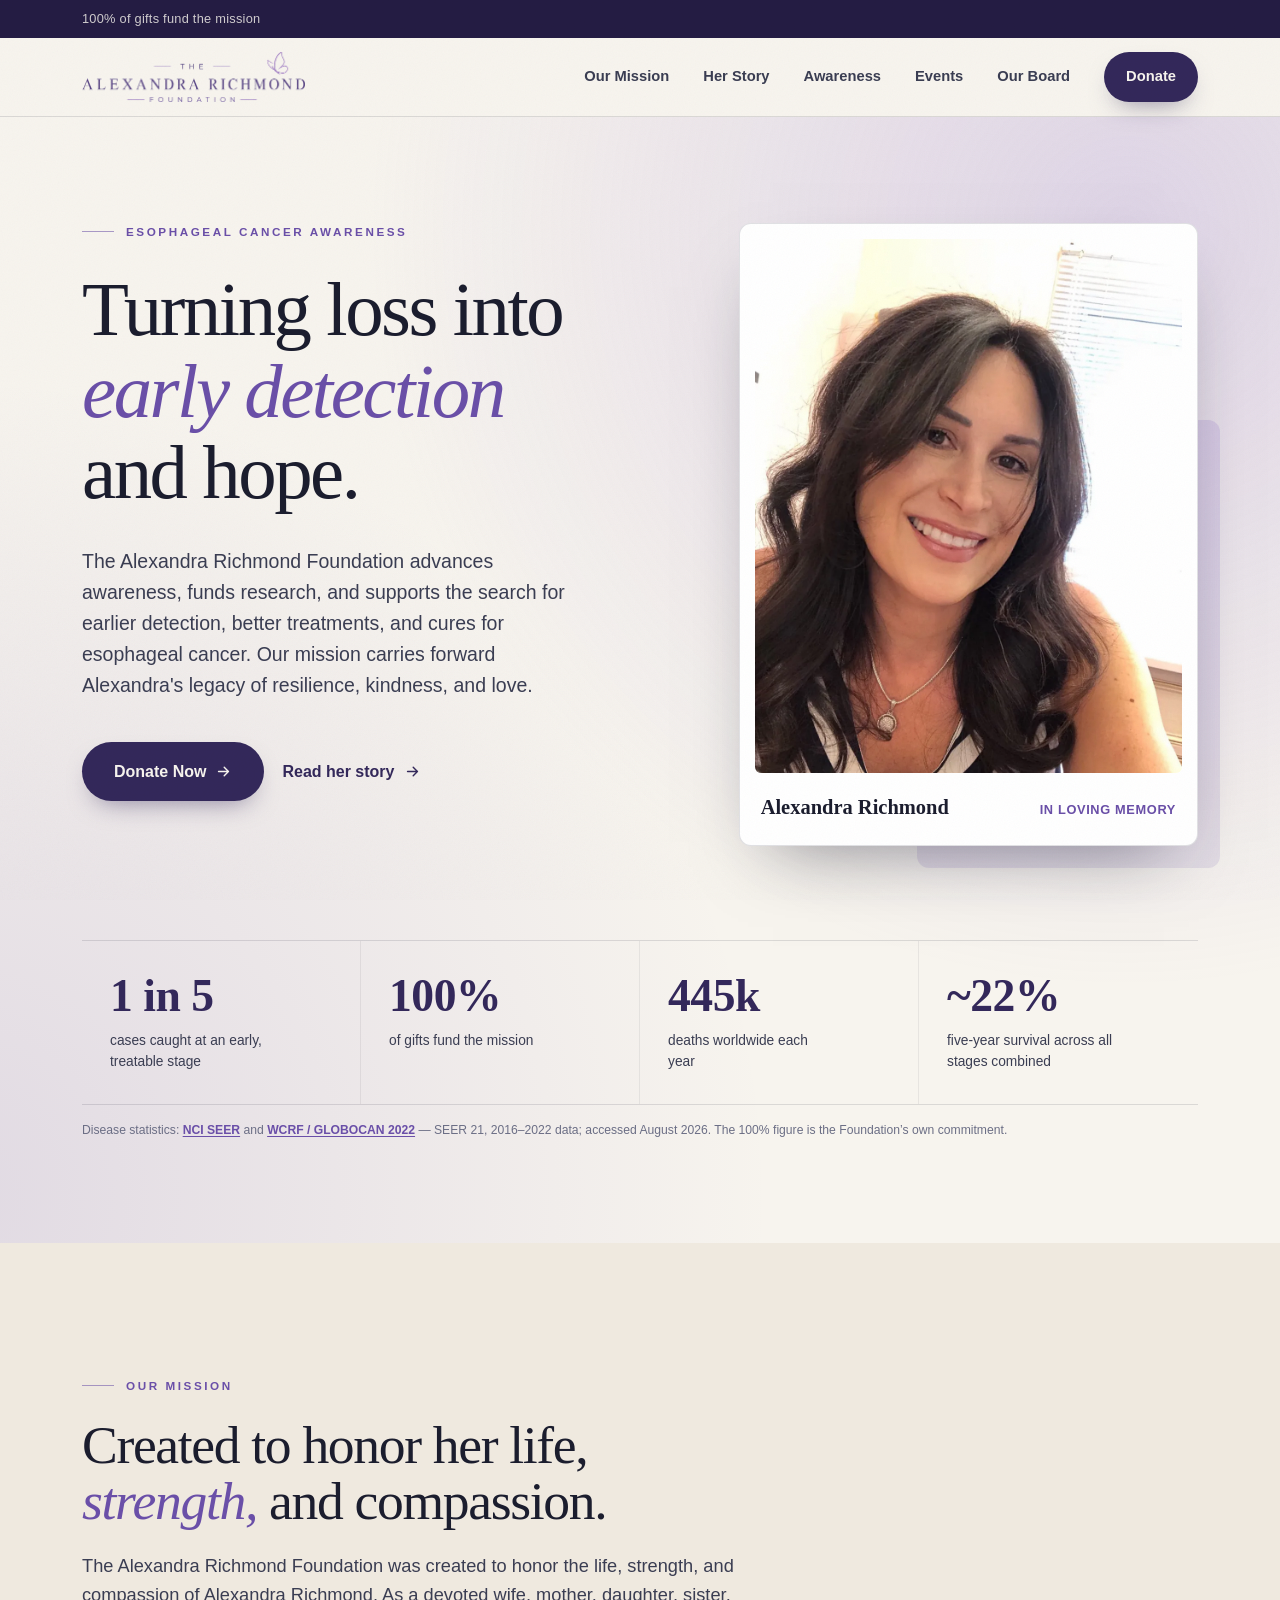
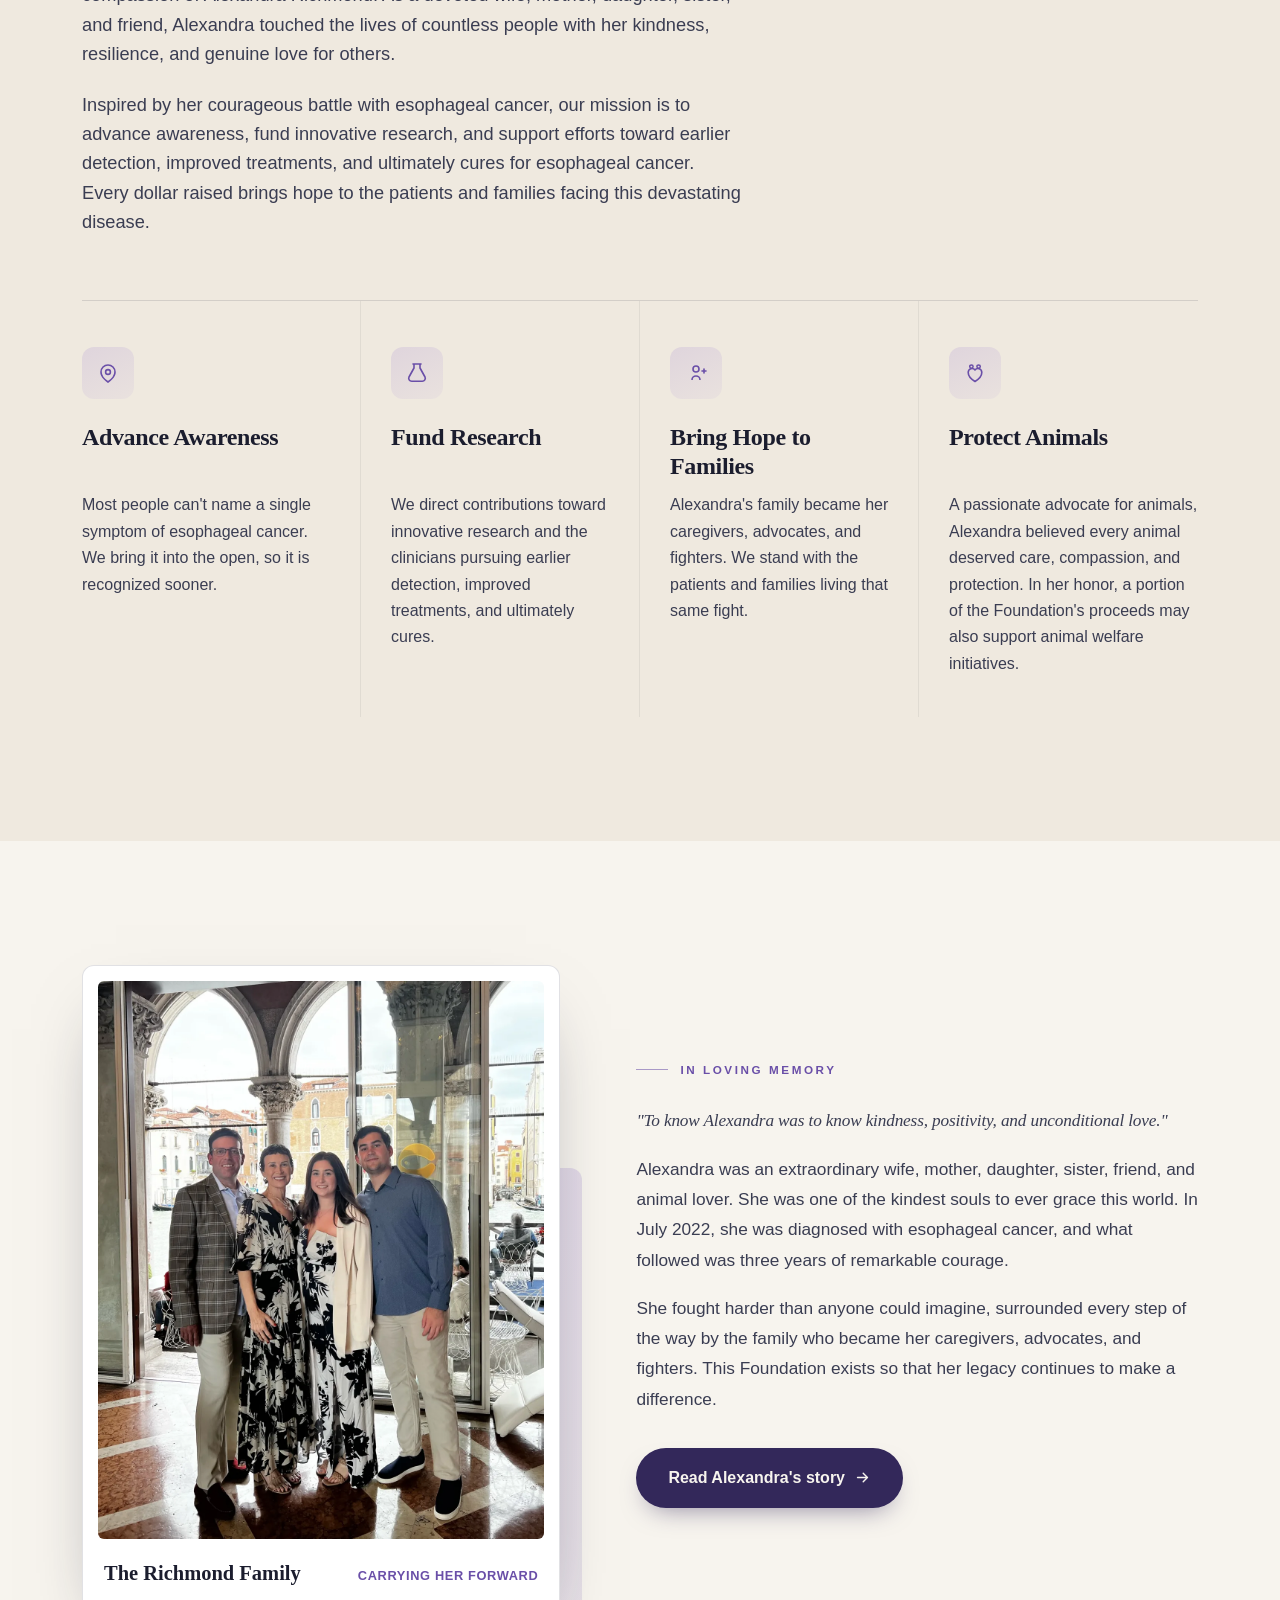
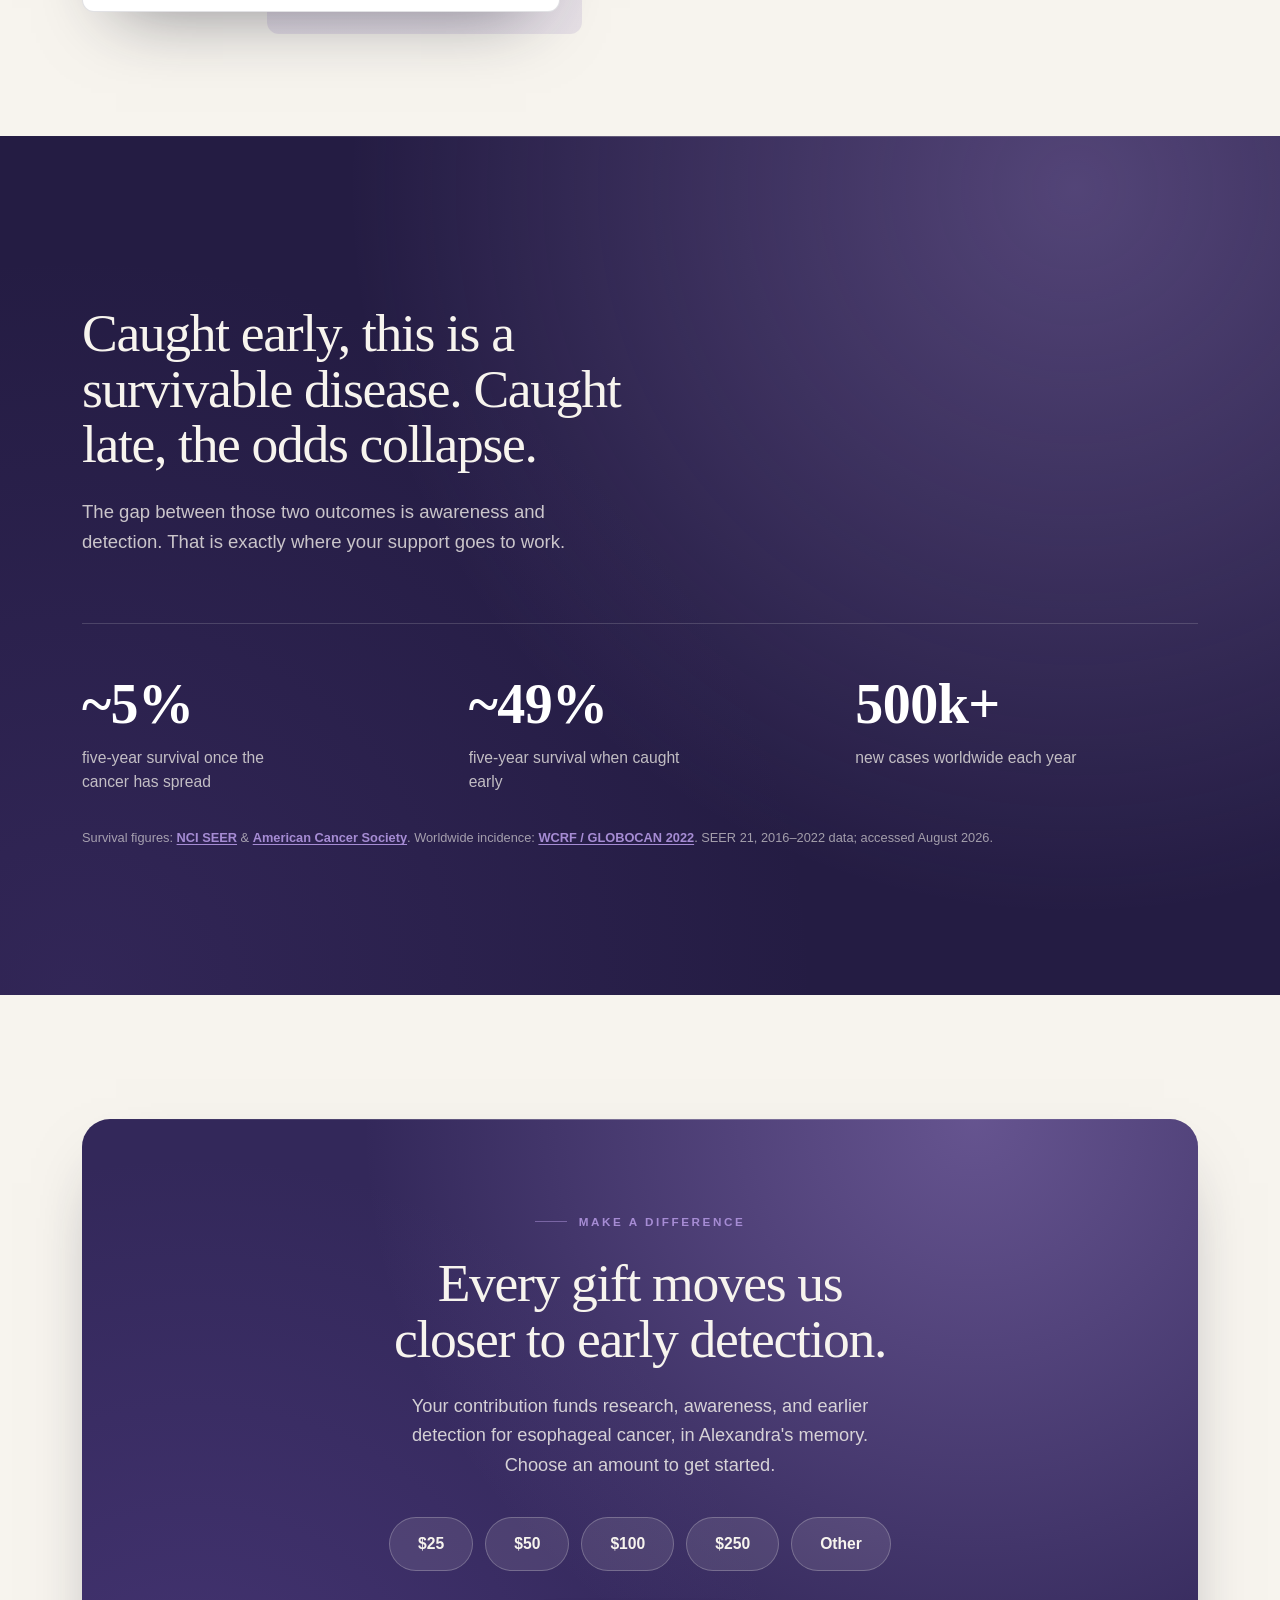
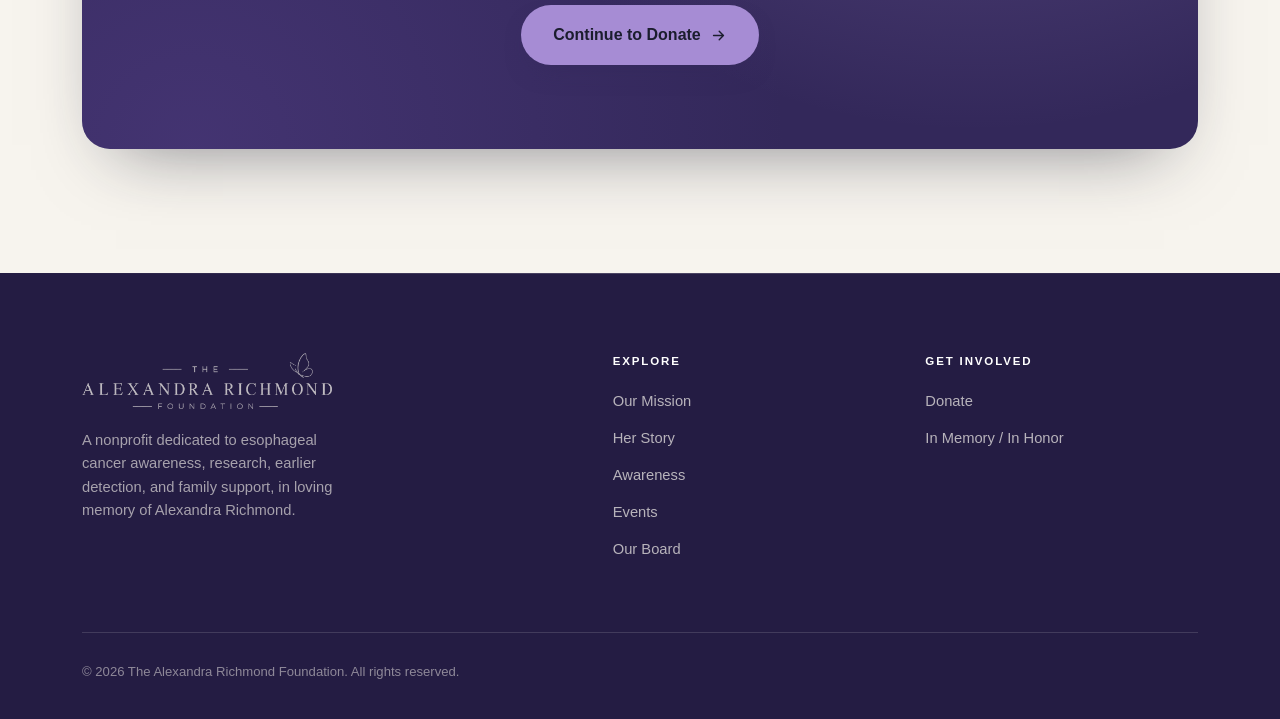
==== Alexandra Richmond Foundation/index.html @ aa213dd2 "Add analytics scaffold, www domain alias, and re-link the Netlify folder Analytics - analytics.js fo" ====
<!DOCTYPE html>
<html lang="en">
<head>
<meta charset="UTF-8">
<meta name="viewport" content="width=device-width, initial-scale=1.0">
<title>The Alexandra Richmond Foundation — Esophageal Cancer Awareness and Research</title>
<meta name="description" content="The Alexandra Richmond Foundation advances awareness, funds research, and supports earlier detection, better treatments, and cures for esophageal cancer — in loving memory of Alexandra Richmond.">

<!-- ===== LINK PREVIEW (Open Graph / iMessage / social) =====
     Live URL: https://alexandrarichmondfoundation.org -->
<meta property="og:type" content="website">
<meta property="og:site_name" content="The Alexandra Richmond Foundation">
<meta property="og:title" content="The Alexandra Richmond Foundation — Esophageal Cancer Awareness and Research">
<meta property="og:description" content="Advancing awareness, research, and earlier detection for esophageal cancer — carrying forward Alexandra's legacy of resilience, kindness, and hope.">
<meta property="og:url" content="https://alexandrarichmondfoundation.org/">
<meta property="og:image" content="https://alexandrarichmondfoundation.org/share.jpg">
<meta property="og:image:width" content="1200">
<meta property="og:image:height" content="630">
<meta property="og:image:alt" content="The Alexandra Richmond Foundation — turning loss into early detection and hope.">
<meta name="twitter:card" content="summary_large_image">
<meta name="twitter:title" content="The Alexandra Richmond Foundation">
<meta name="twitter:description" content="Advancing awareness, research, and earlier detection for esophageal cancer — carrying forward Alexandra's legacy of resilience, kindness, and hope.">
<meta name="twitter:image" content="https://alexandrarichmondfoundation.org/share.jpg">

<link rel="icon" type="image/png" sizes="32x32" href="favicon-32.png">
<link rel="icon" type="image/png" sizes="512x512" href="favicon-512.png">
<link rel="apple-touch-icon" href="apple-touch-icon.png">
<meta name="theme-color" content="#33285a">
<link rel="canonical" href="https://alexandrarichmondfoundation.org/">

<link rel="stylesheet" href="/fonts.css">
<style>
  .skip-link{position:absolute;left:8px;top:-60px;background:var(--indigo);color:var(--cream);padding:10px 18px;border-radius:8px;z-index:200;font-weight:700;transition:top .2s}
  .skip-link:focus{top:8px}
  :root{
    --cream:#f7f4ee;
    --cream-deep:#efe9df;
    --ink:#1b1d2e;
    --ink-soft:#3a3d52;
    --ink-mute:#6b6e85;
    --indigo:#33285a;
    --indigo-deep:#241c43;
    --peri:#a68cd4;
    --peri-deep:#6a4fa8;
    --line:rgba(27,29,46,.13);
    --line-soft:rgba(27,29,46,.07);
    /* two-tier shadow system */
    --sh-rest:0 2px 4px -2px rgba(27,29,46,.08),0 12px 30px -18px rgba(27,29,46,.18);
    --sh-hover:0 8px 16px -8px rgba(27,29,46,.16),0 30px 60px -28px rgba(27,29,46,.42);
    --sh-frame:0 30px 70px -34px rgba(27,29,46,.55);
    --sh-btn:0 12px 26px -12px rgba(51,40,90,.55);
    /* radii scale */
    --r-xs:6px; --r-sm:12px; --r:16px; --r-lg:22px; --r-xl:28px; --r-pill:999px;
    --ease:cubic-bezier(.22,.61,.36,1);
    --serif:'Cormorant Garamond',Georgia,serif;
    --sans:'Mulish',-apple-system,sans-serif;
  }
  *{margin:0;padding:0;box-sizing:border-box}
  html{scroll-behavior:smooth}
  body{font-family:var(--sans);color:var(--ink);background:var(--cream);line-height:1.7;-webkit-font-smoothing:antialiased;overflow-x:clip}
  /* subtle grain texture so the page never reads flat */
  body::before{content:"";position:fixed;inset:0;z-index:120;pointer-events:none;opacity:.04;mix-blend-mode:multiply;background-image:url("data:image/svg+xml,%3Csvg xmlns='http://www.w3.org/2000/svg' width='220' height='220'%3E%3Cfilter id='n'%3E%3CfeTurbulence type='fractalNoise' baseFrequency='0.82' numOctaves='2' stitchTiles='stitch'/%3E%3C/filter%3E%3Crect width='100%25' height='100%25' filter='url(%23n)'/%3E%3C/svg%3E")}
  a{color:inherit;text-decoration:none}
  .wrap{max-width:1180px;margin:0 auto;padding:0 32px}
  /* keep anchored headings clear of the sticky header */
  section[id],footer[id]{scroll-margin-top:92px}
  ::selection{background:var(--peri);color:var(--ink)}
  /* accessible focus */
  a:focus-visible,button:focus-visible,input:focus-visible{outline:2.5px solid var(--peri-deep);outline-offset:3px;border-radius:var(--r-xs)}

  /* ---------- TOP BAR ---------- */
  .topbar{background:var(--indigo-deep);color:rgba(247,244,238,.82);font-size:.8rem;letter-spacing:.02em;position:relative;z-index:60}
  .topbar .wrap{display:flex;justify-content:space-between;align-items:center;height:38px;gap:20px}
  .topbar a{color:#fff;font-weight:700;transition:color .2s}
  .topbar a:hover{color:var(--peri)}
  .topbar .tb-r{display:flex;gap:22px;align-items:center}
  .topbar .tb-r span{display:inline-flex;align-items:center;gap:7px}
  @media(max-width:720px){.topbar{font-size:.74rem}.topbar .wrap{display:block;text-align:center;height:auto;min-height:38px;padding:8px 20px}.topbar .tb-l{display:block;line-height:1.4}.topbar .tb-r{display:none}}

  /* ---------- NAV ---------- */
  header{position:sticky;top:0;z-index:50;background:rgba(247,244,238,.82);-webkit-backdrop-filter:blur(16px) saturate(1.4);backdrop-filter:blur(16px) saturate(1.4);border-bottom:1px solid var(--line);transition:box-shadow .35s var(--ease),background .35s}
  header.scrolled{box-shadow:0 10px 30px -20px rgba(27,29,46,.4);background:rgba(247,244,238,.92)}
  nav{display:flex;align-items:center;justify-content:space-between;height:78px}
  .brand{display:flex;align-items:center;gap:13px}
  .brand-logo{height:50px;width:auto;display:block;transition:transform .35s var(--ease),opacity .3s}
  .brand:hover .brand-logo{transform:translateY(-1px);opacity:.86}
  .foot-logo{height:56px;width:auto;display:block}
  .ribbon{flex:none}
  .nav-links{display:flex;align-items:center;gap:34px}
  .nav-links a{font-weight:600;font-size:.92rem;color:var(--ink-soft);transition:color .25s;position:relative}
  .nav-links a:hover{color:var(--indigo)}
  .nav-links a:not(.btn-nav)::after{content:"";position:absolute;left:0;bottom:-7px;width:0;height:2px;background:var(--peri-deep);transition:width .3s var(--ease)}
  .nav-links a:not(.btn-nav):hover::after{width:100%}
  .btn-nav{background:var(--indigo);color:var(--cream)!important;padding:12px 22px;border-radius:var(--r-pill);font-weight:700;font-size:.88rem;box-shadow:var(--sh-btn);transition:background .25s,transform .25s var(--ease),box-shadow .25s}
  .btn-nav:hover{background:var(--peri-deep);transform:translateY(-2px);box-shadow:0 16px 30px -12px rgba(51,40,90,.6)}
  .btn-nav:active{transform:translateY(0)}
  /* six nav links need tighter spacing before the mobile menu takes over */
  @media(min-width:721px) and (max-width:1000px){.nav-links{gap:20px}.nav-links a{font-size:.86rem}.nav-links a.btn-nav{padding:11px 17px;font-size:.83rem}}
  @media(min-width:721px) and (max-width:840px){.brand-logo{height:40px}.nav-links{gap:13px}.nav-links a{font-size:.79rem}.nav-links a.btn-nav{padding:10px 14px;font-size:.77rem}}
  .menu-toggle{display:none;background:none;border:none;cursor:pointer;padding:8px;border-radius:var(--r-xs)}
  .menu-toggle span{display:block;width:24px;height:2px;background:var(--ink);margin:5px 0;transition:transform .3s var(--ease),opacity .2s}
  .menu-toggle.open span:nth-child(1){transform:translateY(7px) rotate(45deg)}
  .menu-toggle.open span:nth-child(2){opacity:0}
  .menu-toggle.open span:nth-child(3){transform:translateY(-7px) rotate(-45deg)}

  /* ---------- TYPE SYSTEM ---------- */
  .eyebrow{display:inline-flex;align-items:center;gap:12px;font-weight:800;font-size:.73rem;letter-spacing:.22em;text-transform:uppercase;color:var(--peri-deep)}
  .eyebrow .ix{font-family:var(--serif);font-style:italic;font-weight:600;font-size:.98rem;letter-spacing:0;text-transform:none;color:var(--peri-deep);opacity:.9}
  .eyebrow .ln{width:32px;height:1px;background:var(--peri-deep);opacity:.55}
  h1{font-family:var(--serif);font-weight:500;font-size:clamp(3rem,6vw,5.3rem);line-height:.98;letter-spacing:-.032em;color:var(--ink)}
  h1 em{font-style:italic;color:var(--peri-deep)}
  h2{font-family:var(--serif);font-weight:500;font-size:clamp(2.1rem,4.2vw,3.35rem);line-height:1.04;letter-spacing:-.025em}
  h2 em{font-style:italic;color:var(--peri-deep)}
  .sec-head{max-width:660px;margin-bottom:64px}
  .sec-head .eyebrow{margin-bottom:22px}
  .sec-head p{color:var(--ink-soft);font-size:1.14rem;line-height:1.6;margin-top:22px}

  /* deliberate, uneven vertical rhythm */
  section.block{padding:clamp(78px,10vw,124px) 0}
  section.gravitas{padding:clamp(92px,12vw,148px) 0}
  .alt{background:var(--cream-deep)}

  /* ---------- HERO ---------- */
  .hero{position:relative;padding:96px 0 104px;overflow:hidden}
  .hero::before{content:"";position:absolute;inset:0;z-index:-1;background:radial-gradient(circle at 88% 10%,rgba(166,140,212,.30),transparent 50%),radial-gradient(circle at -4% 96%,rgba(106,79,168,.16),transparent 48%)}
  .hero-grid{display:grid;grid-template-columns:1.12fr .88fr;gap:72px;align-items:center}
  .hero .eyebrow{margin-bottom:28px}
  .hero h1{max-width:13ch;line-height:1.06}
  .hero p.lead{font-size:1.22rem;line-height:1.6;color:var(--ink-soft);max-width:46ch;margin:32px 0 40px}
  .hero-cta{display:flex;gap:18px;flex-wrap:wrap;align-items:center}
  .btn-primary{background:var(--indigo);color:var(--cream);padding:16px 32px;border-radius:var(--r-pill);font-weight:700;font-size:1rem;box-shadow:var(--sh-btn);transition:background .25s,transform .25s var(--ease),box-shadow .25s;display:inline-flex;align-items:center;gap:9px;position:relative;overflow:hidden}
  .btn-primary::after{content:"";position:absolute;top:0;left:-120%;width:60%;height:100%;background:linear-gradient(100deg,transparent,rgba(255,255,255,.22),transparent);transform:skewX(-18deg);transition:left .6s var(--ease)}
  .btn-primary:hover{background:var(--peri-deep);transform:translateY(-2px);box-shadow:0 18px 34px -12px rgba(51,40,90,.6)}
  .btn-primary:hover::after{left:130%}
  .btn-primary:active{transform:translateY(0)}
  .btn-ghost{font-weight:700;color:var(--indigo);display:inline-flex;align-items:center;gap:9px;transition:gap .25s var(--ease),color .2s}
  .btn-ghost:hover{gap:14px;color:var(--peri-deep)}
  .hero-note{margin-top:32px;font-size:.86rem;color:var(--ink-mute);display:flex;align-items:center;gap:9px}
  .hero-note svg{color:var(--peri-deep);flex:none}

  /* portrait with offset accent panel (asymmetry + layering) */
  .portrait-wrap{position:relative}
  .portrait-wrap::before{content:"";position:absolute;right:-22px;bottom:-22px;width:66%;height:72%;background:linear-gradient(155deg,rgba(166,140,212,.28),rgba(106,79,168,.12));border-radius:var(--r-sm);z-index:0}
  .portrait-frame{position:relative;z-index:1;padding:15px;background:#fff;border:1px solid var(--line);border-radius:var(--r-sm);box-shadow:var(--sh-frame);transition:transform .5s var(--ease),box-shadow .5s}
  .portrait-frame:hover{transform:translateY(-4px)}
  .portrait-frame .ph{aspect-ratio:4/5;border-radius:var(--r-xs)}
  .portrait-cap{display:flex;align-items:baseline;justify-content:space-between;padding:17px 6px 5px;gap:12px}
  .portrait-cap .pc-name{font-family:var(--serif);font-size:1.28rem;font-weight:600;color:var(--ink)}
  .portrait-cap .pc-year{font-size:.8rem;font-weight:700;letter-spacing:.05em;text-transform:uppercase;color:var(--peri-deep)}

  /* unified "gallery" placeholder system */
  .ph{position:relative;background:linear-gradient(158deg,#efe9f8 0%,#ddd2ee 100%);overflow:hidden;display:flex;align-items:center;justify-content:center}
  .ph::before{content:"";position:absolute;inset:9px;border:1px solid rgba(51,40,90,.14);border-radius:inherit;z-index:2}
  .ph::after{content:"";position:absolute;inset:0;background:radial-gradient(circle at 50% 34%,rgba(255,255,255,.42),transparent 62%)}
  .ph .ph-mark{width:34%;max-width:118px;opacity:.34;position:relative;z-index:1;transition:transform .6s var(--ease),opacity .5s}
  .portrait-frame:hover .ph .ph-mark{transform:scale(1.06);opacity:.46}
  .ph .ph-tag{position:absolute;bottom:13px;left:13px;z-index:3;font-size:.6rem;font-weight:800;letter-spacing:.16em;text-transform:uppercase;color:var(--indigo);background:rgba(247,244,238,.86);padding:5px 11px;border-radius:var(--r-pill)}
  /* real photo in the same frame — drop the placeholder gradient, inner rule and white glow */
  .ph.has-photo{background:#e8e2f2}
  .ph.has-photo::before,.ph.has-photo::after{content:none}
  .ph.has-photo picture{display:block;width:100%;height:100%}
  .ph.has-photo img{width:100%;height:100%;object-fit:cover;display:block;transition:transform .7s var(--ease)}
  .portrait-frame:hover .ph.has-photo img{transform:scale(1.03)}

  /* hero stats strip */
  .stat-strip{margin-top:84px;border-top:1px solid var(--line);border-bottom:1px solid var(--line);display:grid;grid-template-columns:repeat(4,1fr)}
  .stat-src{margin-top:16px;font-size:.76rem;line-height:1.5;color:var(--ink-mute)}
  .stat-src a{color:var(--peri-deep);text-decoration:underline;text-underline-offset:2px;font-weight:600}
  .g-sources{margin-top:34px;font-size:.8rem;line-height:1.5;color:rgba(247,244,238,.6)}
  .g-sources a{color:var(--peri);text-decoration:underline;text-underline-offset:2px;font-weight:600}
  .stat{padding:32px 28px;border-right:1px solid var(--line-soft);transition:background .3s}
  .stat:last-child{border-right:none}
  .stat:hover{background:rgba(166,140,212,.06)}
  .stat .num{font-family:var(--serif);font-size:2.85rem;font-weight:600;color:var(--indigo);line-height:1;letter-spacing:-.01em}
  .stat .lbl{font-size:.86rem;line-height:1.5;color:var(--ink-soft);margin-top:12px;max-width:22ch}

  /* ---------- MISSION (editorial columns) ---------- */
  .pillars{display:grid;grid-template-columns:repeat(4,1fr);gap:0;border-top:1px solid var(--line);align-items:stretch}
  .pillar{padding:46px 28px 40px 0;border-right:1px solid var(--line-soft);position:relative;transition:transform .4s var(--ease)}
  .pillar:last-child{border-right:none;padding-right:0}
  .pillar:not(:first-child){padding-left:30px}
  .pillar:hover{transform:translateY(-5px)}
  /* 2x2 before the columns get too narrow to read */
  @media(max-width:1060px){
    .pillars{grid-template-columns:repeat(2,1fr)}
    .pillar{padding:42px 34px 30px 0!important}
    .pillar:nth-child(2n){border-right:none;padding-left:36px!important;padding-right:0!important}
    .pillar:nth-child(n+3){border-top:1px solid var(--line-soft)}
  }
  .pillar .p-ix{font-family:var(--serif);font-style:italic;font-size:1.15rem;color:var(--peri-deep);margin-bottom:18px}
  .pillar .ic{width:52px;height:52px;border-radius:var(--r-sm);background:linear-gradient(155deg,rgba(166,140,212,.22),rgba(166,140,212,.08));display:flex;align-items:center;justify-content:center;margin-bottom:24px;color:var(--peri-deep);transition:transform .4s var(--ease)}
  .pillar:hover .ic{transform:scale(1.08) rotate(-3deg)}
  .pillar h3{font-family:var(--serif);font-weight:600;font-size:1.5rem;line-height:1.2;min-height:2.4em;margin-bottom:12px;letter-spacing:-.015em}
  .pillar p{color:var(--ink-soft);font-size:1rem;line-height:1.65}

  /* ---------- STORY ---------- */
  .split{display:grid;grid-template-columns:.92fr 1.08fr;gap:76px;align-items:center}
  .story-cta{margin-top:34px}
  .story-body .eyebrow{margin-bottom:26px}
  .story-lead{font-family:var(--serif);font-size:1.85rem;line-height:1.36;color:var(--ink);font-style:italic;margin-bottom:28px;letter-spacing:-.01em}
  .story-body p{color:var(--ink-soft);margin-bottom:18px;font-size:1.08rem;line-height:1.75}


  /* ---------- DARK GRAVITAS BAND ---------- */
  .gravitas{background:var(--indigo-deep);color:var(--cream);position:relative;overflow:hidden}
  .gravitas::before{content:"";position:absolute;inset:0;background:radial-gradient(circle at 84% 6%,rgba(166,140,212,.36),transparent 54%),radial-gradient(circle at 6% 100%,rgba(106,79,168,.2),transparent 50%)}
  .gravitas::after{content:"";position:absolute;top:0;left:0;right:0;height:1px;background:linear-gradient(90deg,transparent,rgba(247,244,238,.25),transparent)}
  .gravitas .wrap{position:relative}
  .gravitas .eyebrow{color:var(--peri)}
  .gravitas .eyebrow .ln{background:var(--peri)}
  .gravitas .eyebrow .ix{color:var(--peri)}
  .gravitas h2{color:var(--cream);max-width:21ch;margin-top:22px}
  .gravitas .g-lead{color:rgba(247,244,238,.78);font-size:1.16rem;line-height:1.6;max-width:52ch;margin-top:24px}
  .g-stats{display:grid;grid-template-columns:repeat(3,1fr);gap:44px;margin-top:66px;border-top:1px solid rgba(247,244,238,.16);padding-top:52px}
  .g-stat .gn{font-family:var(--serif);font-size:3.5rem;font-weight:600;color:#fff;line-height:1;letter-spacing:-.01em}
  .g-stat .gl{color:rgba(247,244,238,.74);font-size:.98rem;line-height:1.55;margin-top:14px;max-width:26ch}

  /* ---------- AWARENESS (1 feature + 2 stacked) ---------- */
  .aware-grid{display:grid;grid-template-columns:repeat(3,1fr);grid-auto-rows:1fr;gap:24px}
  .a-card{background:#fff;border:1px solid var(--line);border-radius:var(--r);padding:38px 32px;position:relative;box-shadow:var(--sh-rest);transition:transform .4s var(--ease),box-shadow .4s,border-color .4s;display:flex;flex-direction:column}
  .a-card::before{content:"";position:absolute;inset:0;border-radius:inherit;padding:1px;background:linear-gradient(150deg,rgba(166,140,212,.5),transparent 60%);-webkit-mask:linear-gradient(#000 0 0) content-box,linear-gradient(#000 0 0);mask:linear-gradient(#000 0 0) content-box,linear-gradient(#000 0 0);-webkit-mask-composite:xor;mask-composite:exclude;opacity:0;transition:opacity .4s}
  .a-card:hover{transform:translateY(-7px);box-shadow:var(--sh-hover);border-color:transparent}
  .a-card:hover::before{opacity:1}
  .a-card ul{flex:1;display:flex;flex-direction:column;justify-content:space-between}
  .a-card .cta-foot{margin-top:24px;padding-top:4px}
  .a-card .ic{width:50px;height:50px;border-radius:var(--r-sm);background:linear-gradient(155deg,rgba(166,140,212,.22),rgba(166,140,212,.08));display:flex;align-items:center;justify-content:center;margin-bottom:22px;color:var(--peri-deep);transition:transform .4s var(--ease)}
  .a-card:hover .ic{transform:scale(1.08) rotate(-3deg)}
  .a-card h3{font-family:var(--serif);font-weight:600;font-size:1.42rem;margin-bottom:14px;letter-spacing:-.015em}
  .a-card p{color:var(--ink-soft);font-size:1rem;line-height:1.65}
  .a-card ul{list-style:none;margin-top:8px}
  .a-card li{color:var(--ink-soft);font-size:1.02rem;padding-left:26px;position:relative;margin-bottom:12px;border-bottom:1px solid var(--line-soft);padding-bottom:12px}
  .a-card li:last-child{border-bottom:none}
  .a-card li::before{content:"";position:absolute;left:2px;top:11px;width:7px;height:7px;border-radius:50%;background:var(--peri-deep);box-shadow:0 0 0 4px rgba(166,140,212,.16)}


  /* ---------- DONATE CTA ---------- */
  .donate-band{background:var(--indigo);color:var(--cream);border-radius:var(--r-xl);padding:84px 60px;text-align:center;position:relative;overflow:hidden;box-shadow:var(--sh-frame)}
  .donate-band::before{content:"";position:absolute;inset:0;background:radial-gradient(circle at 80% 0%,rgba(166,140,212,.44),transparent 56%),radial-gradient(circle at 10% 100%,rgba(106,79,168,.3),transparent 50%)}
  .donate-band::after{content:"";position:absolute;top:0;left:0;right:0;height:1px;background:linear-gradient(90deg,transparent,rgba(247,244,238,.3),transparent)}
  .donate-band > *{position:relative}
  .donate-band .eyebrow{justify-content:center;color:var(--peri);margin-bottom:24px}
  .donate-band .eyebrow .ln{background:var(--peri)}
  .donate-band h2{color:var(--cream);max-width:20ch;margin:0 auto}
  .donate-band p{color:rgba(247,244,238,.82);max-width:50ch;margin:24px auto 38px;font-size:1.14rem;line-height:1.6}
  .give-opts{display:flex;gap:12px;justify-content:center;flex-wrap:wrap;margin-bottom:34px}
  .give-opts a{background:rgba(247,244,238,.1);border:1px solid rgba(247,244,238,.24);color:var(--cream);padding:13px 28px;border-radius:var(--r-pill);font-weight:700;transition:.25s var(--ease);font-size:.98rem}
  .give-opts a:hover,.give-opts a.sel{background:var(--peri);color:var(--ink);border-color:var(--peri);transform:translateY(-2px)}
  .donate-band .btn-primary{background:var(--peri);color:var(--ink)}
  .donate-band .btn-primary:hover{background:#fff}


  /* ---------- FOOTER ---------- */
  footer{background:var(--indigo-deep);color:rgba(247,244,238,.7);padding:80px 0 36px;position:relative}
  footer::before{content:"";position:absolute;top:0;left:0;right:0;height:1px;background:linear-gradient(90deg,transparent,rgba(247,244,238,.2),transparent)}
  .foot-grid{display:grid;grid-template-columns:1.8fr 1fr 1fr;gap:40px}
  .foot-brand .brand-name{color:#fff}
  .foot-brand p{font-size:.92rem;line-height:1.6;color:rgba(247,244,238,.62);margin-top:20px;max-width:32ch}
  .foot-col .fc-h{font-family:var(--sans);font-weight:700;font-size:.72rem;line-height:1.4;text-transform:uppercase;letter-spacing:.16em;color:#fff;margin-bottom:20px}
  .foot-col a{display:block;color:rgba(247,244,238,.7);font-size:.92rem;margin-bottom:12px;transition:color .2s,transform .2s var(--ease)}
  .foot-col a:hover{color:var(--peri);transform:translateX(3px)}
  .foot-bottom{margin-top:58px;padding-top:28px;border-top:1px solid rgba(247,244,238,.14);display:flex;justify-content:space-between;flex-wrap:wrap;gap:12px;font-size:.82rem;color:rgba(247,244,238,.5)}

  /* ---------- REVEAL / MOTION ---------- */
  .reveal{opacity:0;transform:translateY(32px);transition:opacity .8s var(--ease),transform .8s var(--ease)}
  .reveal.in{opacity:1;transform:none}

  @media(max-width:980px){
    .hero{padding:64px 0 76px}
    .hero-grid{grid-template-columns:1fr;gap:54px}
    .portrait-wrap{max-width:440px}
    .split{grid-template-columns:1fr;gap:48px}
    .pillars{grid-template-columns:1fr;border-top:none}
    .pillar{border-right:none;border-top:1px solid var(--line-soft);padding:36px 0 8px!important}
    .pillar:first-child{border-top:none}
    .aware-grid{grid-template-columns:1fr}
    .a-card.feature{grid-row:auto}
    .g-stats{grid-template-columns:1fr;gap:34px}
    .stat-strip{grid-template-columns:repeat(2,1fr)}
    .stat:nth-child(2){border-right:none}
    .foot-grid{grid-template-columns:1fr 1fr}
  }
  @media(max-width:720px){
    .nav-links{position:absolute;top:100%;left:0;right:0;flex-direction:column;background:rgba(247,244,238,.98);backdrop-filter:blur(14px);padding:14px 24px 22px;gap:2px;border-bottom:1px solid var(--line);box-shadow:0 24px 36px -22px rgba(27,29,46,.45);align-items:stretch;display:none}
    .nav-links.show{display:flex}
    .nav-links a:not(.btn-nav){padding:14px 6px;font-size:1.02rem;border-bottom:1px solid var(--line-soft)}
    .nav-links a:not(.btn-nav)::after{display:none}
    .btn-nav{text-align:center;padding:15px 22px;margin-top:12px}
    .menu-toggle{display:block}
    /* static (non-sticky) header on mobile — scrolls away with the page.
       Avoids iOS Safari's translucent-sticky-header repaint gap entirely. */
    header{position:relative;background:var(--cream);-webkit-backdrop-filter:none;backdrop-filter:none}
    header.scrolled{background:var(--cream);box-shadow:none}
    /* header scrolls away on mobile, so anchors don't need to clear a sticky bar */
    section[id],footer[id]{scroll-margin-top:16px}
    .donate-band{padding:56px 28px}
    .stat-strip{grid-template-columns:repeat(2,1fr)}
    .stat{border-right:1px solid var(--line-soft);border-bottom:1px solid var(--line-soft)}
    .stat:nth-child(2n){border-right:none}
    .stat:nth-child(n+3){border-bottom:none}
    .foot-grid{grid-template-columns:1fr 1fr;gap:30px 24px}
    .foot-brand{grid-column:1/-1}
    .foot-col{text-align:center}
    .foot-col .fc-h{margin-bottom:14px}
    .foot-col a{margin-bottom:2px;padding:10px 0}
    .foot-col a:hover{transform:none}
    section.gravitas{padding:64px 0}
    .gravitas .g-lead{font-size:1.04rem;margin-top:18px}
    .g-stats{grid-template-columns:1fr 1fr;gap:30px 22px;margin-top:40px;padding-top:34px;text-align:center}
    .g-stat:last-child{grid-column:1/-1}
    .g-stat .gn{font-size:2.5rem}
    .g-stat .gl{font-size:.86rem;margin:8px auto 0;max-width:22ch}
  }

  @media(max-width:520px){
    .wrap{padding:0 20px}
    .brand-logo{height:38px}
    .foot-logo{height:46px}
    .hero{padding:48px 0 60px}
    h1{font-size:clamp(2.4rem,9vw,3.1rem);line-height:1.02}
    .hero p.lead{font-size:1.08rem;margin:26px 0 32px}
    .hero-cta{gap:14px;width:100%}
    .hero-cta .btn-primary{width:100%;justify-content:center}
    .hero-cta .btn-ghost{width:100%;justify-content:center}
    .stat-strip{margin-top:56px}
    .stat{padding:18px 14px}
    .stat .num{font-size:1.85rem}
    .stat .lbl{font-size:.74rem;margin-top:7px;line-height:1.4}
    .sec-head{margin-bottom:44px}
    .story-lead{font-size:1.5rem}
    .portrait-cap{flex-direction:column;align-items:flex-start;gap:3px}
    .story-body p{font-size:1.04rem}
    .g-stat .gn{font-size:2.3rem}
    .a-card{padding:32px 26px}
    .donate-band{padding:48px 22px;border-radius:var(--r-lg)}
    .give-opts{gap:9px}
    .give-opts a{padding:11px 20px;font-size:.92rem}
    .portrait-frame{padding:11px}
    .portrait-wrap::before{right:-12px;bottom:-12px;width:60%}
    footer{padding:60px 0 32px}
    .foot-bottom{flex-direction:column;text-align:left;gap:8px}
  }

  @media(prefers-reduced-motion:reduce){
    *{animation-duration:.001ms!important;transition-duration:.001ms!important;scroll-behavior:auto!important}
    .reveal{opacity:1;transform:none}
  }
</style>
<script type="application/ld+json">
{"@context":"https://schema.org","@type":"NGO","name":"The Alexandra Richmond Foundation","alternateName":"Alexandra Richmond Foundation","url":"https://alexandrarichmondfoundation.org/","logo":"https://alexandrarichmondfoundation.org/logo-wordmark.png","description":"The Alexandra Richmond Foundation advances awareness, funds research, and supports earlier detection, better treatments, and cures for esophageal cancer \u2014 in loving memory of Alexandra Richmond."}
</script>
<script defer src="/analytics.js"></script>
</head>
<body>
<a class="skip-link" href="#top">Skip to content</a>

<!-- ===== TOP BAR ===== -->
<div class="topbar">
  <div class="wrap">
    <span class="tb-l">100% of gifts fund the mission</span>
  </div>
</div>

<!-- ===== NAV ===== -->
<header id="hdr">
  <div class="wrap">
    <nav>
      <a href="#top" class="brand" aria-label="The Alexandra Richmond Foundation — home">
        <img class="brand-logo" src="logo-wordmark.png" alt="The Alexandra Richmond Foundation" width="1490" height="335">
      </a>
      <button class="menu-toggle" id="mt" aria-label="Toggle menu" aria-controls="nl" aria-expanded="false"><span></span><span></span><span></span></button>
      <div class="nav-links" id="nl">
        <a href="#mission">Our Mission</a>
        <a href="story.html">Her Story</a>
        <a href="awareness.html">Awareness</a>
        <a href="events.html">Events</a>
        <a href="board.html">Our Board</a>
        <a href="donate.html" class="btn-nav">Donate</a>
      </div>
    </nav>
  </div>
</header>

<!-- ===== HERO ===== -->
<section class="hero" id="top" data-page="home" tabindex="-1">
  <div class="wrap">
    <div class="hero-grid">
      <div>
        <span class="eyebrow reveal"><span class="ln"></span> Esophageal Cancer Awareness</span>
        <h1 class="reveal">Turning loss into <em>early detection</em> and hope.</h1>
        <p class="lead reveal">The Alexandra Richmond Foundation advances awareness, funds research, and supports the search for earlier detection, better treatments, and cures for esophageal cancer. Our mission carries forward Alexandra's legacy of resilience, kindness, and love.</p>
        <div class="hero-cta reveal">
          <a href="donate.html" class="btn-primary">Donate Now
            <svg width="17" height="17" viewBox="0 0 24 24" fill="none"><path d="M5 12h14M13 6l6 6-6 6" stroke="currentColor" stroke-width="2" stroke-linecap="round" stroke-linejoin="round"/></svg>
          </a>
          <a href="story.html" class="btn-ghost">Read her story
            <svg width="17" height="17" viewBox="0 0 24 24" fill="none"><path d="M5 12h14M13 6l6 6-6 6" stroke="currentColor" stroke-width="2" stroke-linecap="round" stroke-linejoin="round"/></svg>
          </a>
        </div>
        <div class="hero-note reveal">
          <svg width="16" height="16" viewBox="0 0 24 24" fill="none"><path d="M9 12l2 2 4-4" stroke="currentColor" stroke-width="2" stroke-linecap="round" stroke-linejoin="round"/><circle cx="12" cy="12" r="9" stroke="currentColor" stroke-width="1.6"/></svg>
          Every dollar directed to the mission
        </div>
      </div>
      <div class="reveal">
        <div class="portrait-wrap">
          <figure class="portrait-frame">
            <div class="ph has-photo">
              <picture>
                <source srcset="alexandra-richmond.webp" type="image/webp">
                <img src="alexandra-richmond.jpg" alt="Alexandra Richmond, smiling" width="1000" height="1250" fetchpriority="high" decoding="async">
              </picture>
            </div>
            <figcaption class="portrait-cap">
              <span class="pc-name">Alexandra Richmond</span>
              <span class="pc-year">In loving memory</span>
            </figcaption>
          </figure>
        </div>
      </div>
    </div>

    <div class="stat-strip reveal">
      <div class="stat"><div class="num">1 in 5</div><div class="lbl">cases caught at an early, treatable stage</div></div>
      <div class="stat"><div class="num">100%</div><div class="lbl">of gifts fund the mission</div></div>
      <div class="stat"><div class="num">445k</div><div class="lbl">deaths worldwide each year</div></div>
      <div class="stat"><div class="num">~22%</div><div class="lbl">five-year survival across all stages combined</div></div>
    </div>
    <p class="stat-src reveal">Disease statistics: <a href="https://seer.cancer.gov/statfacts/html/esoph.html" target="_blank" rel="noopener">NCI SEER</a> and <a href="https://www.wcrf.org/preventing-cancer/cancer-statistics/oesophageal-cancer-statistics/" target="_blank" rel="noopener">WCRF / GLOBOCAN 2022</a> — SEER 21, 2016–2022 data; accessed August 2026. The 100% figure is the Foundation&rsquo;s own commitment.</p>
  </div>
</section>

<!-- ===== MISSION ===== -->
<section class="block alt" id="mission" data-page="mission">
  <div class="wrap">
    <div class="sec-head reveal">
      <span class="eyebrow"><span class="ln"></span> Our Mission</span>
      <h2>Created to honor her life, <em>strength,</em> and compassion.</h2>
      <p>The Alexandra Richmond Foundation was created to honor the life, strength, and compassion of Alexandra Richmond. As a devoted wife, mother, daughter, sister, and friend, Alexandra touched the lives of countless people with her kindness, resilience, and genuine love for others.</p>
      <p>Inspired by her courageous battle with esophageal cancer, our mission is to advance awareness, fund innovative research, and support efforts toward earlier detection, improved treatments, and ultimately cures for esophageal cancer. Every dollar raised brings hope to the patients and families facing this devastating disease.</p>
    </div>
    <div class="pillars">
      <div class="pillar reveal">
        <div class="ic"><svg width="24" height="24" viewBox="0 0 24 24" fill="none"><path d="M12 21s-7-4.5-7-10a7 7 0 0 1 14 0c0 5.5-7 10-7 10Z" stroke="currentColor" stroke-width="1.6"/><circle cx="12" cy="11" r="2.4" stroke="currentColor" stroke-width="1.6"/></svg></div>
        <h3>Advance Awareness</h3>
        <p>Most people can't name a single symptom of esophageal cancer. We bring it into the open, so it is recognized sooner.</p>
      </div>
      <div class="pillar reveal">
        <div class="ic"><svg width="24" height="24" viewBox="0 0 24 24" fill="none"><path d="M9 3v4l-5 9a3 3 0 0 0 2.7 4.3h10.6A3 3 0 0 0 20 16l-5-9V3" stroke="currentColor" stroke-width="1.6" stroke-linejoin="round"/><path d="M8 3h8" stroke="currentColor" stroke-width="1.6" stroke-linecap="round"/></svg></div>
        <h3>Fund Research</h3>
        <p>We direct contributions toward innovative research and the clinicians pursuing earlier detection, improved treatments, and ultimately cures.</p>
      </div>
      <div class="pillar reveal">
        <div class="ic"><svg width="24" height="24" viewBox="0 0 24 24" fill="none"><path d="M16 19a4 4 0 0 0-8 0M12 11a3 3 0 1 0 0-6 3 3 0 0 0 0 6Z" stroke="currentColor" stroke-width="1.6"/><path d="M20 8v4M22 10h-4" stroke="currentColor" stroke-width="1.6" stroke-linecap="round"/></svg></div>
        <h3>Bring Hope to Families</h3>
        <p>Alexandra's family became her caregivers, advocates, and fighters. We stand with the patients and families living that same fight.</p>
      </div>
      <div class="pillar reveal">
        <div class="ic"><svg width="24" height="24" viewBox="0 0 24 24" fill="none"><path d="M12 20.5s-6.8-4.2-6.8-9a3.9 3.9 0 0 1 6.8-2.6A3.9 3.9 0 0 1 18.8 11.5c0 4.8-6.8 9-6.8 9Z" stroke="currentColor" stroke-width="1.6" stroke-linejoin="round"/><circle cx="8.4" cy="5.6" r="1.7" stroke="currentColor" stroke-width="1.5"/><circle cx="15.6" cy="5.6" r="1.7" stroke="currentColor" stroke-width="1.5"/></svg></div>
        <h3>Protect Animals</h3>
        <p>A passionate advocate for animals, Alexandra believed every animal deserved care, compassion, and protection. In her honor, a portion of the Foundation's proceeds may also support animal welfare initiatives.</p>
      </div>
    </div>
  </div>
</section>

<!-- ===== STORY TEASER ===== -->
<section class="block" id="story" data-page="home">
  <div class="wrap split">
    <div class="reveal">
      <div class="portrait-wrap">
        <figure class="portrait-frame">
          <div class="ph has-photo">
            <picture>
              <source srcset="richmond-family.webp" type="image/webp">
              <img src="richmond-family.jpg" alt="The Richmond family together in Venice" width="1200" height="1500" loading="lazy" decoding="async">
            </picture>
          </div>
          <figcaption class="portrait-cap">
            <span class="pc-name">The Richmond Family</span>
            <span class="pc-year">Carrying her forward</span>
          </figcaption>
        </figure>
      </div>
    </div>
    <div class="story-body reveal">
      <span class="eyebrow"><span class="ln"></span> In Loving Memory</span>
      <p class="story-lead">"To know Alexandra was to know kindness, positivity, and unconditional love."</p>
      <p class="first">Alexandra was an extraordinary wife, mother, daughter, sister, friend, and animal lover. She was one of the kindest souls to ever grace this world. In July 2022, she was diagnosed with esophageal cancer, and what followed was three years of remarkable courage.</p>
      <p>She fought harder than anyone could imagine, surrounded every step of the way by the family who became her caregivers, advocates, and fighters. This Foundation exists so that her legacy continues to make a difference.</p>
      <p class="story-cta"><a href="story.html" class="btn-primary">Read Alexandra's story
        <svg width="17" height="17" viewBox="0 0 24 24" fill="none"><path d="M5 12h14M13 6l6 6-6 6" stroke="currentColor" stroke-width="2" stroke-linecap="round" stroke-linejoin="round"/></svg></a></p>
    </div>
  </div>
</section>

<!-- ===== GRAVITAS BAND ===== -->
<section class="block gravitas" data-page="home">
  <div class="wrap">
    <h2 class="reveal">Caught early, this is a survivable disease. Caught late, the odds collapse.</h2>
    <p class="g-lead reveal">The gap between those two outcomes is awareness and detection. That is exactly where your support goes to work.</p>
    <div class="g-stats">
      <div class="g-stat reveal"><div class="gn">~5%</div><div class="gl">five-year survival once the cancer has spread</div></div>
      <div class="g-stat reveal"><div class="gn">~49%</div><div class="gl">five-year survival when caught early</div></div>
      <div class="g-stat reveal"><div class="gn">500k+</div><div class="gl">new cases worldwide each year</div></div>
    </div>
    <p class="g-sources reveal">Survival figures: <a href="https://seer.cancer.gov/statfacts/html/esoph.html" target="_blank" rel="noopener">NCI SEER</a> &amp; <a href="https://www.cancer.org/cancer/types/esophagus-cancer/detection-diagnosis-staging/survival-rates.html" target="_blank" rel="noopener">American Cancer Society</a>. Worldwide incidence: <a href="https://www.wcrf.org/preventing-cancer/cancer-statistics/oesophageal-cancer-statistics/" target="_blank" rel="noopener">WCRF / GLOBOCAN 2022</a>. SEER 21, 2016–2022 data; accessed August 2026.</p>
  </div>
</section>

<!-- ===== DONATE CTA ===== -->
<section class="block" id="donate" data-page="home">
  <div class="wrap">
    <div class="donate-band reveal">
      <span class="eyebrow"><span class="ln"></span> Make A Difference</span>
      <h2>Every gift moves us closer to early detection.</h2>
      <p>Your contribution funds research, awareness, and earlier detection for esophageal cancer, in Alexandra's memory. Choose an amount to get started.</p>
      <div class="give-opts">
        <a href="donate.html?amount=25">$25</a>
        <a href="donate.html?amount=50">$50</a>
        <a href="donate.html?amount=100">$100</a>
        <a href="donate.html?amount=250">$250</a>
        <a href="donate.html?amount=custom">Other</a>
      </div>
      <div><a href="donate.html" class="btn-primary">Continue to Donate
        <svg width="17" height="17" viewBox="0 0 24 24" fill="none"><path d="M5 12h14M13 6l6 6-6 6" stroke="currentColor" stroke-width="2" stroke-linecap="round" stroke-linejoin="round"/></svg></a></div>
    </div>
  </div>
</section>

<!-- ===== FOOTER ===== -->
<footer id="contact">
  <div class="wrap">
    <div class="foot-grid">
      <div class="foot-brand">
        <a href="#top" class="brand" aria-label="The Alexandra Richmond Foundation — home">
          <img class="foot-logo" src="logo-light.png" alt="The Alexandra Richmond Foundation" width="1490" height="335" loading="lazy">
        </a>
        <p>A nonprofit dedicated to esophageal cancer awareness, research, earlier detection, and family support, in loving memory of Alexandra Richmond.</p>
      </div>
      <div class="foot-col">
        <h2 class="fc-h">Explore</h2>
        <a href="#mission">Our Mission</a>
        <a href="story.html">Her Story</a>
        <a href="awareness.html">Awareness</a>
        <a href="events.html">Events</a>
        <a href="board.html">Our Board</a>
      </div>
      <div class="foot-col">
        <h2 class="fc-h">Get Involved</h2>
        <a href="donate.html">Donate</a>
        <a href="donate.html">In Memory / In Honor</a>
      </div>
    </div>
    <div class="foot-bottom">
      <span>© 2026 The Alexandra Richmond Foundation. All rights reserved.</span>
    </div>
  </div>
</footer>

<script>
  const mt=document.getElementById('mt'),nl=document.getElementById('nl');
  const setMenu=open=>{nl.classList.toggle('show',open);mt.classList.toggle('open',open);mt.setAttribute('aria-expanded',open);};
  mt.addEventListener('click',()=>setMenu(!nl.classList.contains('show')));
  // close the mobile menu after tapping a nav link; normal anchor scroll follows
  document.querySelectorAll('.nav-links a').forEach(a=>a.addEventListener('click',()=>setMenu(false)));
  // Escape closes the menu and returns focus to the toggle
  document.addEventListener('keydown',e=>{if(e.key==='Escape'&&nl.classList.contains('show')){setMenu(false);mt.focus();}});

  // nav shadow on scroll
  const hdr=document.getElementById('hdr');
  const onScroll=()=>hdr.classList.toggle('scrolled',window.scrollY>8);
  onScroll();window.addEventListener('scroll',onScroll,{passive:true});
  // scroll reveal (staggered, refined easing)
  const io=new IntersectionObserver(es=>{es.forEach(e=>{if(e.isIntersecting){e.target.classList.add('in');io.unobserve(e.target);}});},{threshold:.12,rootMargin:'0px 0px -8% 0px'});
  document.querySelectorAll('.reveal').forEach((el,i)=>{el.style.transitionDelay=(i%4*90)+'ms';io.observe(el);});
</script>
</body>
</html>
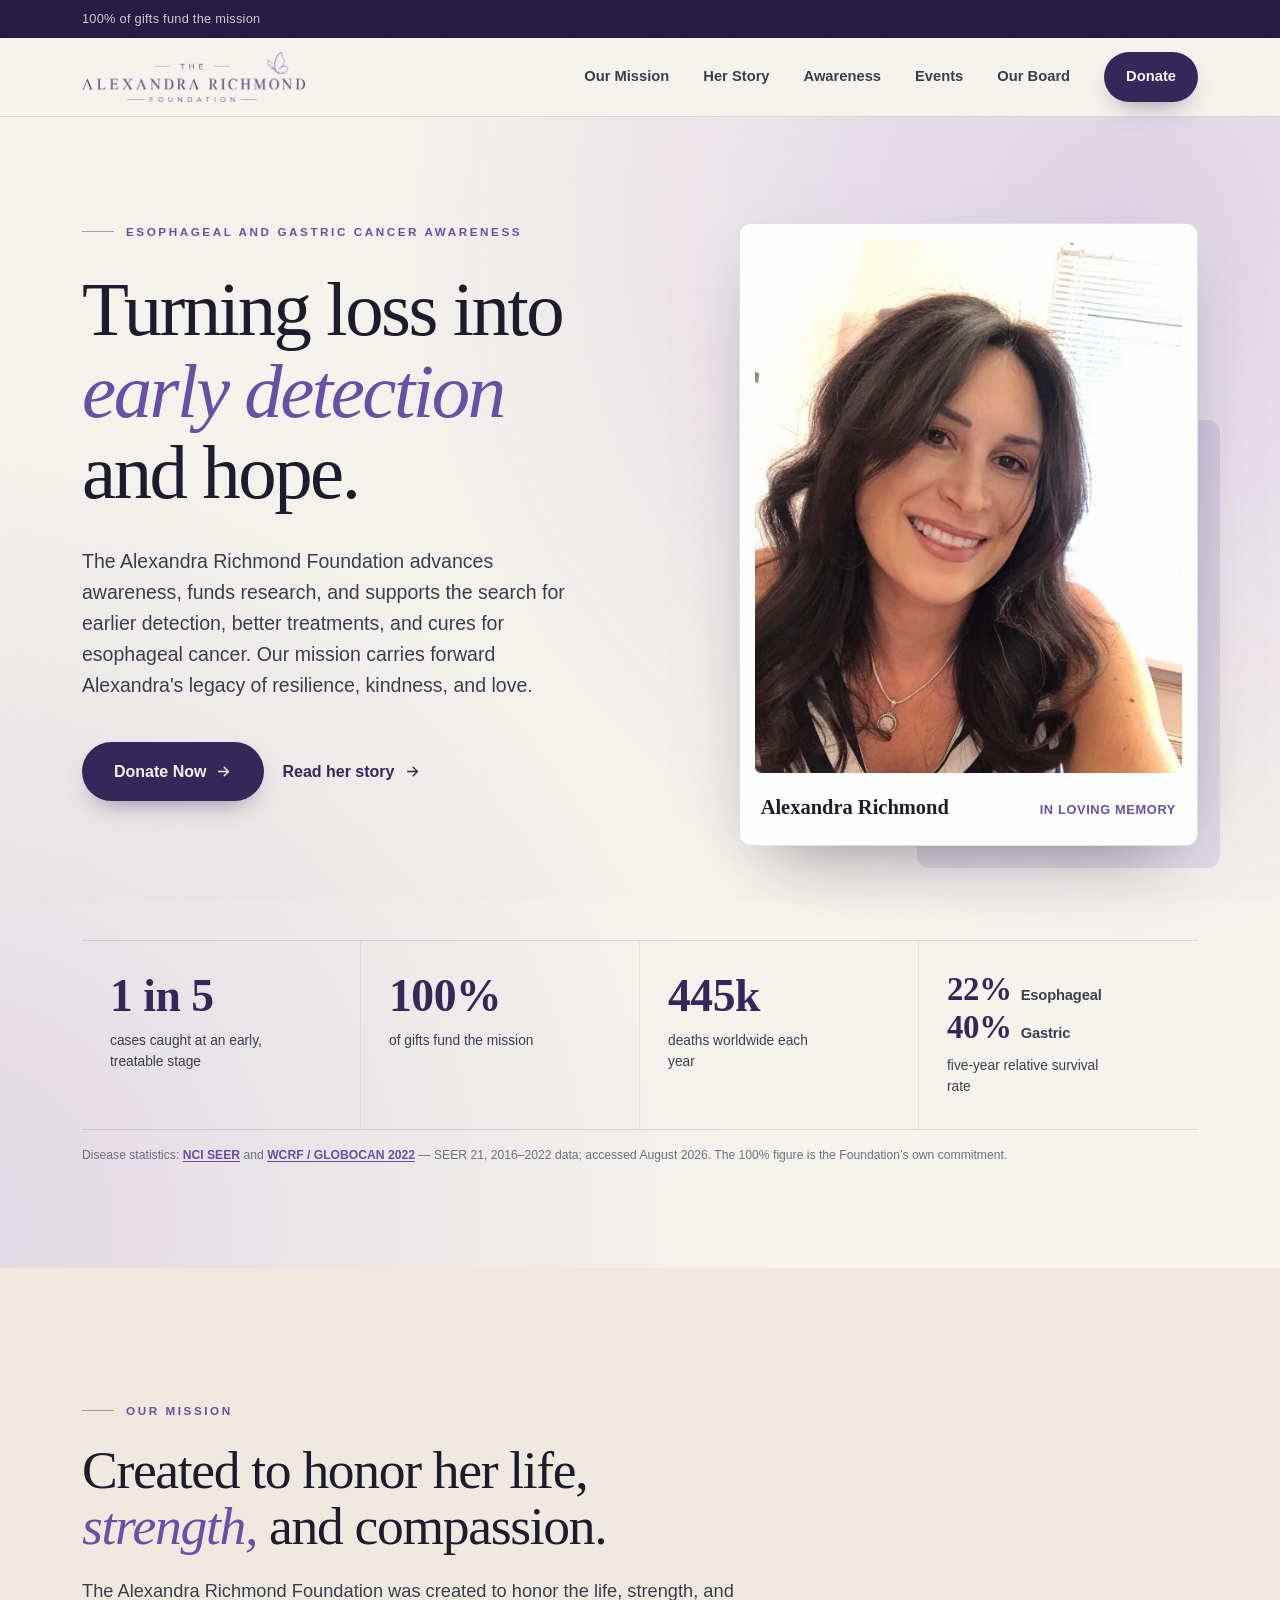
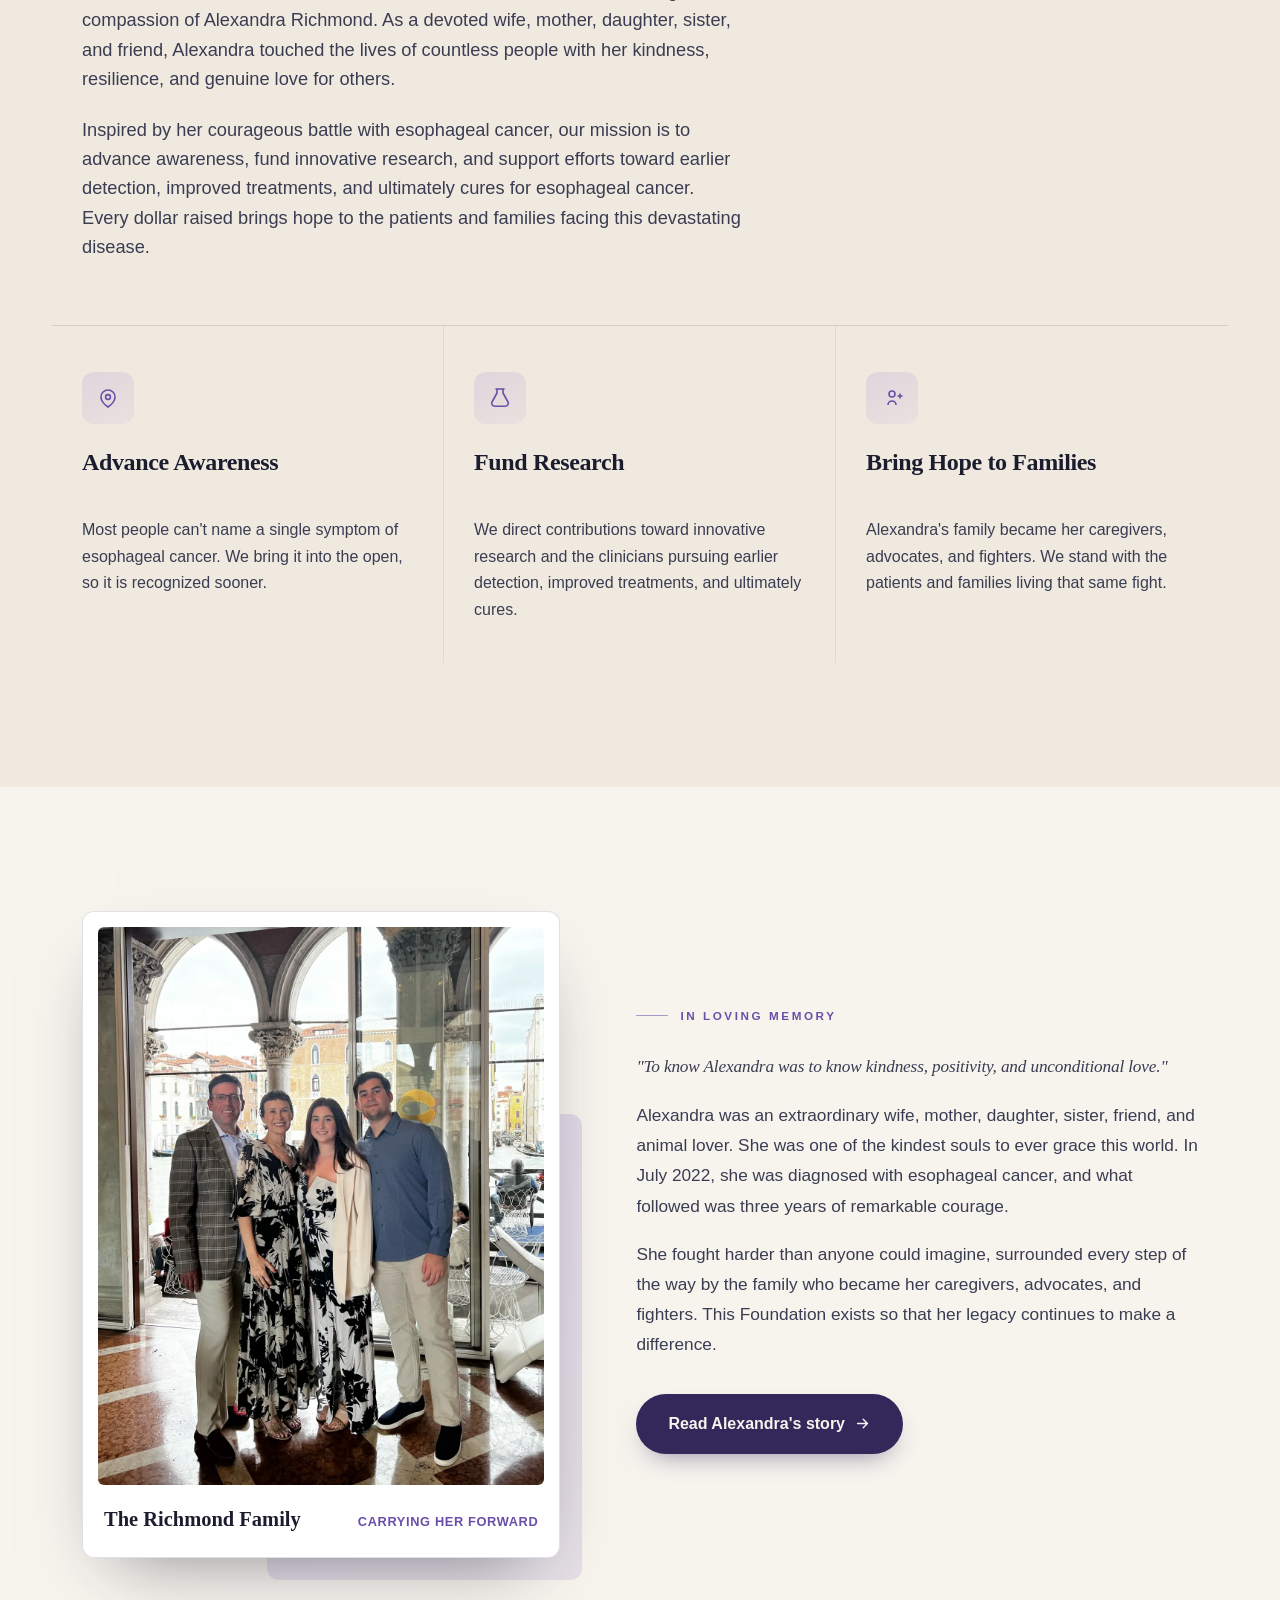
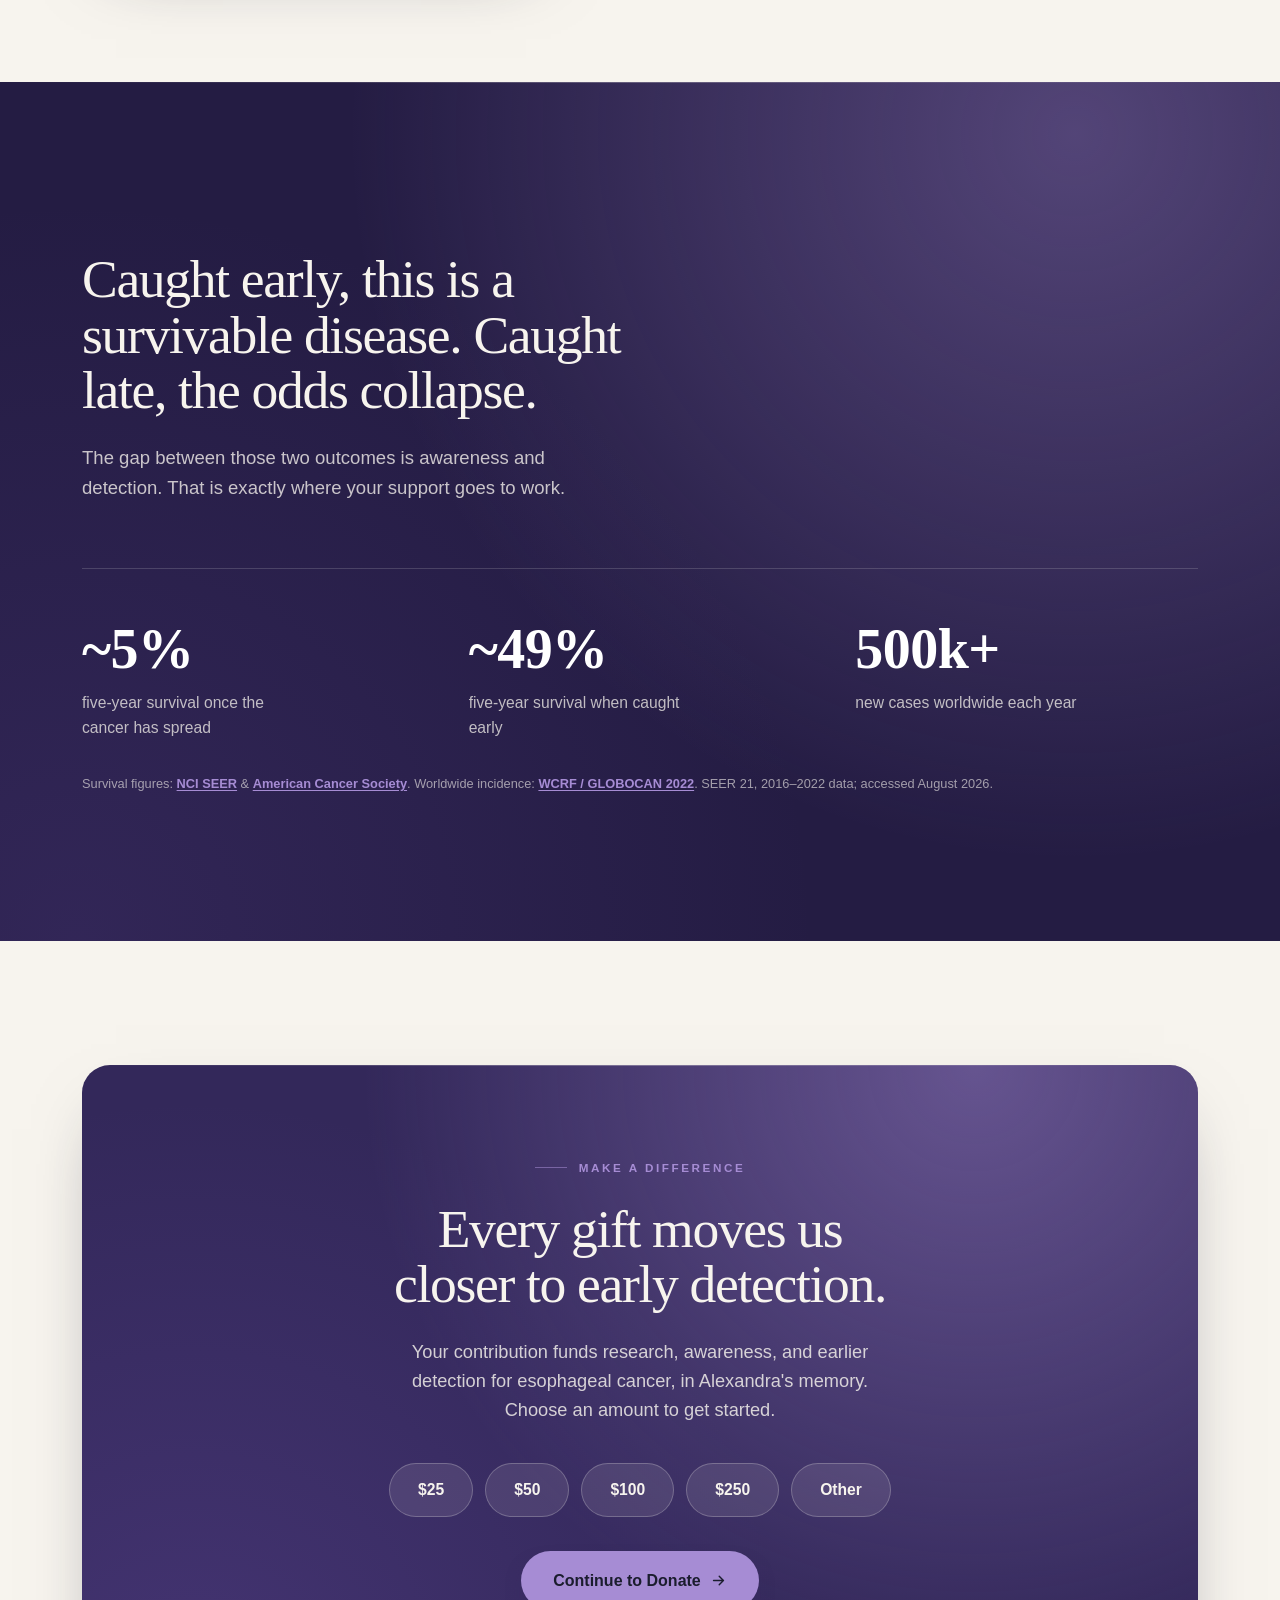
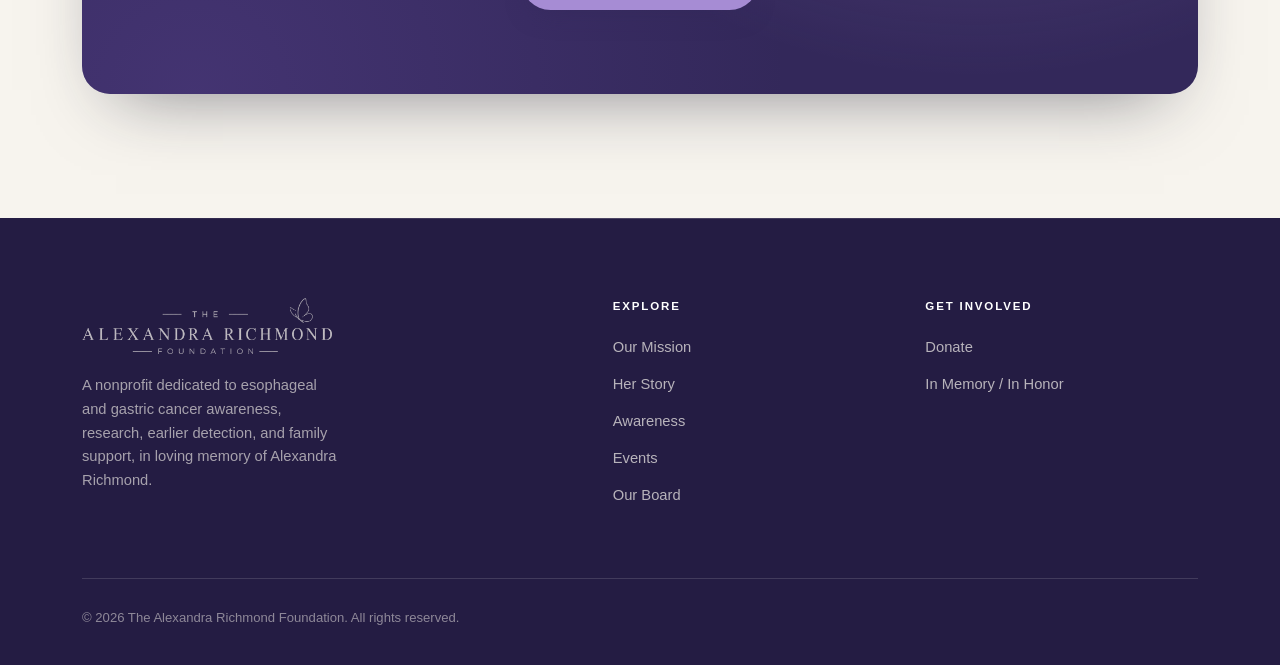
==== commit bc7c68ac: "Broaden scope to esophageal and gastric; drop animals pillar; paired survival stat Wording - "Esopha" ====
--- a/Alexandra Richmond Foundation/index.html
+++ b/Alexandra Richmond Foundation/index.html
@@ -3,14 +3,14 @@
 <head>
 <meta charset="UTF-8">
 <meta name="viewport" content="width=device-width, initial-scale=1.0">
-<title>The Alexandra Richmond Foundation — Esophageal Cancer Awareness and Research</title>
+<title>The Alexandra Richmond Foundation — Esophageal and Gastric Cancer Awareness and Research</title>
 <meta name="description" content="The Alexandra Richmond Foundation advances awareness, funds research, and supports earlier detection, better treatments, and cures for esophageal cancer — in loving memory of Alexandra Richmond.">
 
 <!-- ===== LINK PREVIEW (Open Graph / iMessage / social) =====
      Live URL: https://alexandrarichmondfoundation.org -->
 <meta property="og:type" content="website">
 <meta property="og:site_name" content="The Alexandra Richmond Foundation">
-<meta property="og:title" content="The Alexandra Richmond Foundation — Esophageal Cancer Awareness and Research">
+<meta property="og:title" content="The Alexandra Richmond Foundation — Esophageal and Gastric Cancer Awareness and Research">
 <meta property="og:description" content="Advancing awareness, research, and earlier detection for esophageal cancer — carrying forward Alexandra's legacy of resilience, kindness, and hope.">
 <meta property="og:url" content="https://alexandrarichmondfoundation.org/">
 <meta property="og:image" content="https://alexandrarichmondfoundation.org/share.jpg">
@@ -172,20 +172,22 @@
   .stat:last-child{border-right:none}
   .stat:hover{background:rgba(166,140,212,.06)}
   .stat .num{font-family:var(--serif);font-size:2.85rem;font-weight:600;color:var(--indigo);line-height:1;letter-spacing:-.01em}
+.stat .num.stat-pair{display:flex;flex-direction:column;gap:5px;font-family:var(--sans);font-size:1rem;line-height:1.2}
+  .stat-pair span{display:flex;align-items:baseline;gap:9px;font-size:.92rem;font-weight:600;color:var(--ink-soft);white-space:nowrap}
+  .stat-pair b{font-family:var(--serif);font-size:2.05rem;font-weight:600;color:var(--indigo);line-height:1;letter-spacing:-.01em;min-width:2.9ch}
   .stat .lbl{font-size:.86rem;line-height:1.5;color:var(--ink-soft);margin-top:12px;max-width:22ch}
 
   /* ---------- MISSION (editorial columns) ---------- */
-  .pillars{display:grid;grid-template-columns:repeat(4,1fr);gap:0;border-top:1px solid var(--line);align-items:stretch}
-  .pillar{padding:46px 28px 40px 0;border-right:1px solid var(--line-soft);position:relative;transition:transform .4s var(--ease)}
-  .pillar:last-child{border-right:none;padding-right:0}
-  .pillar:not(:first-child){padding-left:30px}
+  .pillars{display:grid;grid-template-columns:repeat(3,1fr);gap:0;border-top:1px solid var(--line);align-items:stretch;margin-left:-30px;margin-right:-30px}
+  .pillar{padding:46px 30px 40px 30px;border-right:1px solid var(--line-soft);position:relative;transition:transform .4s var(--ease)}
+  .pillar:last-child{border-right:none}
+  
   .pillar:hover{transform:translateY(-5px)}
   /* 2x2 before the columns get too narrow to read */
   @media(max-width:1060px){
-    .pillars{grid-template-columns:repeat(2,1fr)}
-    .pillar{padding:42px 34px 30px 0!important}
-    .pillar:nth-child(2n){border-right:none;padding-left:36px!important;padding-right:0!important}
-    .pillar:nth-child(n+3){border-top:1px solid var(--line-soft)}
+    .pillars{grid-template-columns:1fr;border-top:none;margin-left:0;margin-right:0}
+    .pillar{border-right:none;border-top:1px solid var(--line-soft);padding:38px 0 10px!important}
+    .pillar:first-child{border-top:none}
   }
   .pillar .p-ix{font-family:var(--serif);font-style:italic;font-size:1.15rem;color:var(--peri-deep);margin-bottom:18px}
   .pillar .ic{width:52px;height:52px;border-radius:var(--r-sm);background:linear-gradient(155deg,rgba(166,140,212,.22),rgba(166,140,212,.08));display:flex;align-items:center;justify-content:center;margin-bottom:24px;color:var(--peri-deep);transition:transform .4s var(--ease)}
@@ -269,9 +271,7 @@
     .hero-grid{grid-template-columns:1fr;gap:54px}
     .portrait-wrap{max-width:440px}
     .split{grid-template-columns:1fr;gap:48px}
-    .pillars{grid-template-columns:1fr;border-top:none}
-    .pillar{border-right:none;border-top:1px solid var(--line-soft);padding:36px 0 8px!important}
-    .pillar:first-child{border-top:none}
+    .pillars{margin-left:0;margin-right:0}
     .aware-grid{grid-template-columns:1fr}
     .a-card.feature{grid-row:auto}
     .g-stats{grid-template-columns:1fr;gap:34px}
@@ -324,6 +324,9 @@
     .stat-strip{margin-top:56px}
     .stat{padding:18px 14px}
     .stat .num{font-size:1.85rem}
+    .stat-pair span{gap:6px;font-size:.72rem}
+    .stat-pair b{font-size:1.4rem;min-width:2.7ch}
+    .stat .num.stat-pair{gap:3px}
     .stat .lbl{font-size:.74rem;margin-top:7px;line-height:1.4}
     .sec-head{margin-bottom:44px}
     .story-lead{font-size:1.5rem}
@@ -385,7 +388,7 @@
   <div class="wrap">
     <div class="hero-grid">
       <div>
-        <span class="eyebrow reveal"><span class="ln"></span> Esophageal Cancer Awareness</span>
+        <span class="eyebrow reveal"><span class="ln"></span> Esophageal and Gastric Cancer Awareness</span>
         <h1 class="reveal">Turning loss into <em>early detection</em> and hope.</h1>
         <p class="lead reveal">The Alexandra Richmond Foundation advances awareness, funds research, and supports the search for earlier detection, better treatments, and cures for esophageal cancer. Our mission carries forward Alexandra's legacy of resilience, kindness, and love.</p>
         <div class="hero-cta reveal">
@@ -423,7 +426,7 @@
       <div class="stat"><div class="num">1 in 5</div><div class="lbl">cases caught at an early, treatable stage</div></div>
       <div class="stat"><div class="num">100%</div><div class="lbl">of gifts fund the mission</div></div>
       <div class="stat"><div class="num">445k</div><div class="lbl">deaths worldwide each year</div></div>
-      <div class="stat"><div class="num">~22%</div><div class="lbl">five-year survival across all stages combined</div></div>
+      <div class="stat"><div class="num stat-pair"><span><b>22%</b> Esophageal</span><span><b>40%</b> Gastric</span></div><div class="lbl">five-year relative survival rate</div></div>
     </div>
     <p class="stat-src reveal">Disease statistics: <a href="https://seer.cancer.gov/statfacts/html/esoph.html" target="_blank" rel="noopener">NCI SEER</a> and <a href="https://www.wcrf.org/preventing-cancer/cancer-statistics/oesophageal-cancer-statistics/" target="_blank" rel="noopener">WCRF / GLOBOCAN 2022</a> — SEER 21, 2016–2022 data; accessed August 2026. The 100% figure is the Foundation&rsquo;s own commitment.</p>
   </div>
@@ -453,11 +456,6 @@
         <div class="ic"><svg width="24" height="24" viewBox="0 0 24 24" fill="none"><path d="M16 19a4 4 0 0 0-8 0M12 11a3 3 0 1 0 0-6 3 3 0 0 0 0 6Z" stroke="currentColor" stroke-width="1.6"/><path d="M20 8v4M22 10h-4" stroke="currentColor" stroke-width="1.6" stroke-linecap="round"/></svg></div>
         <h3>Bring Hope to Families</h3>
         <p>Alexandra's family became her caregivers, advocates, and fighters. We stand with the patients and families living that same fight.</p>
-      </div>
-      <div class="pillar reveal">
-        <div class="ic"><svg width="24" height="24" viewBox="0 0 24 24" fill="none"><path d="M12 20.5s-6.8-4.2-6.8-9a3.9 3.9 0 0 1 6.8-2.6A3.9 3.9 0 0 1 18.8 11.5c0 4.8-6.8 9-6.8 9Z" stroke="currentColor" stroke-width="1.6" stroke-linejoin="round"/><circle cx="8.4" cy="5.6" r="1.7" stroke="currentColor" stroke-width="1.5"/><circle cx="15.6" cy="5.6" r="1.7" stroke="currentColor" stroke-width="1.5"/></svg></div>
-        <h3>Protect Animals</h3>
-        <p>A passionate advocate for animals, Alexandra believed every animal deserved care, compassion, and protection. In her honor, a portion of the Foundation's proceeds may also support animal welfare initiatives.</p>
       </div>
     </div>
   </div>
@@ -535,7 +533,7 @@
         <a href="#top" class="brand" aria-label="The Alexandra Richmond Foundation — home">
           <img class="foot-logo" src="logo-light.png" alt="The Alexandra Richmond Foundation" width="1490" height="335" loading="lazy">
         </a>
-        <p>A nonprofit dedicated to esophageal cancer awareness, research, earlier detection, and family support, in loving memory of Alexandra Richmond.</p>
+        <p>A nonprofit dedicated to esophageal and gastric cancer awareness, research, earlier detection, and family support, in loving memory of Alexandra Richmond.</p>
       </div>
       <div class="foot-col">
         <h2 class="fc-h">Explore</h2>
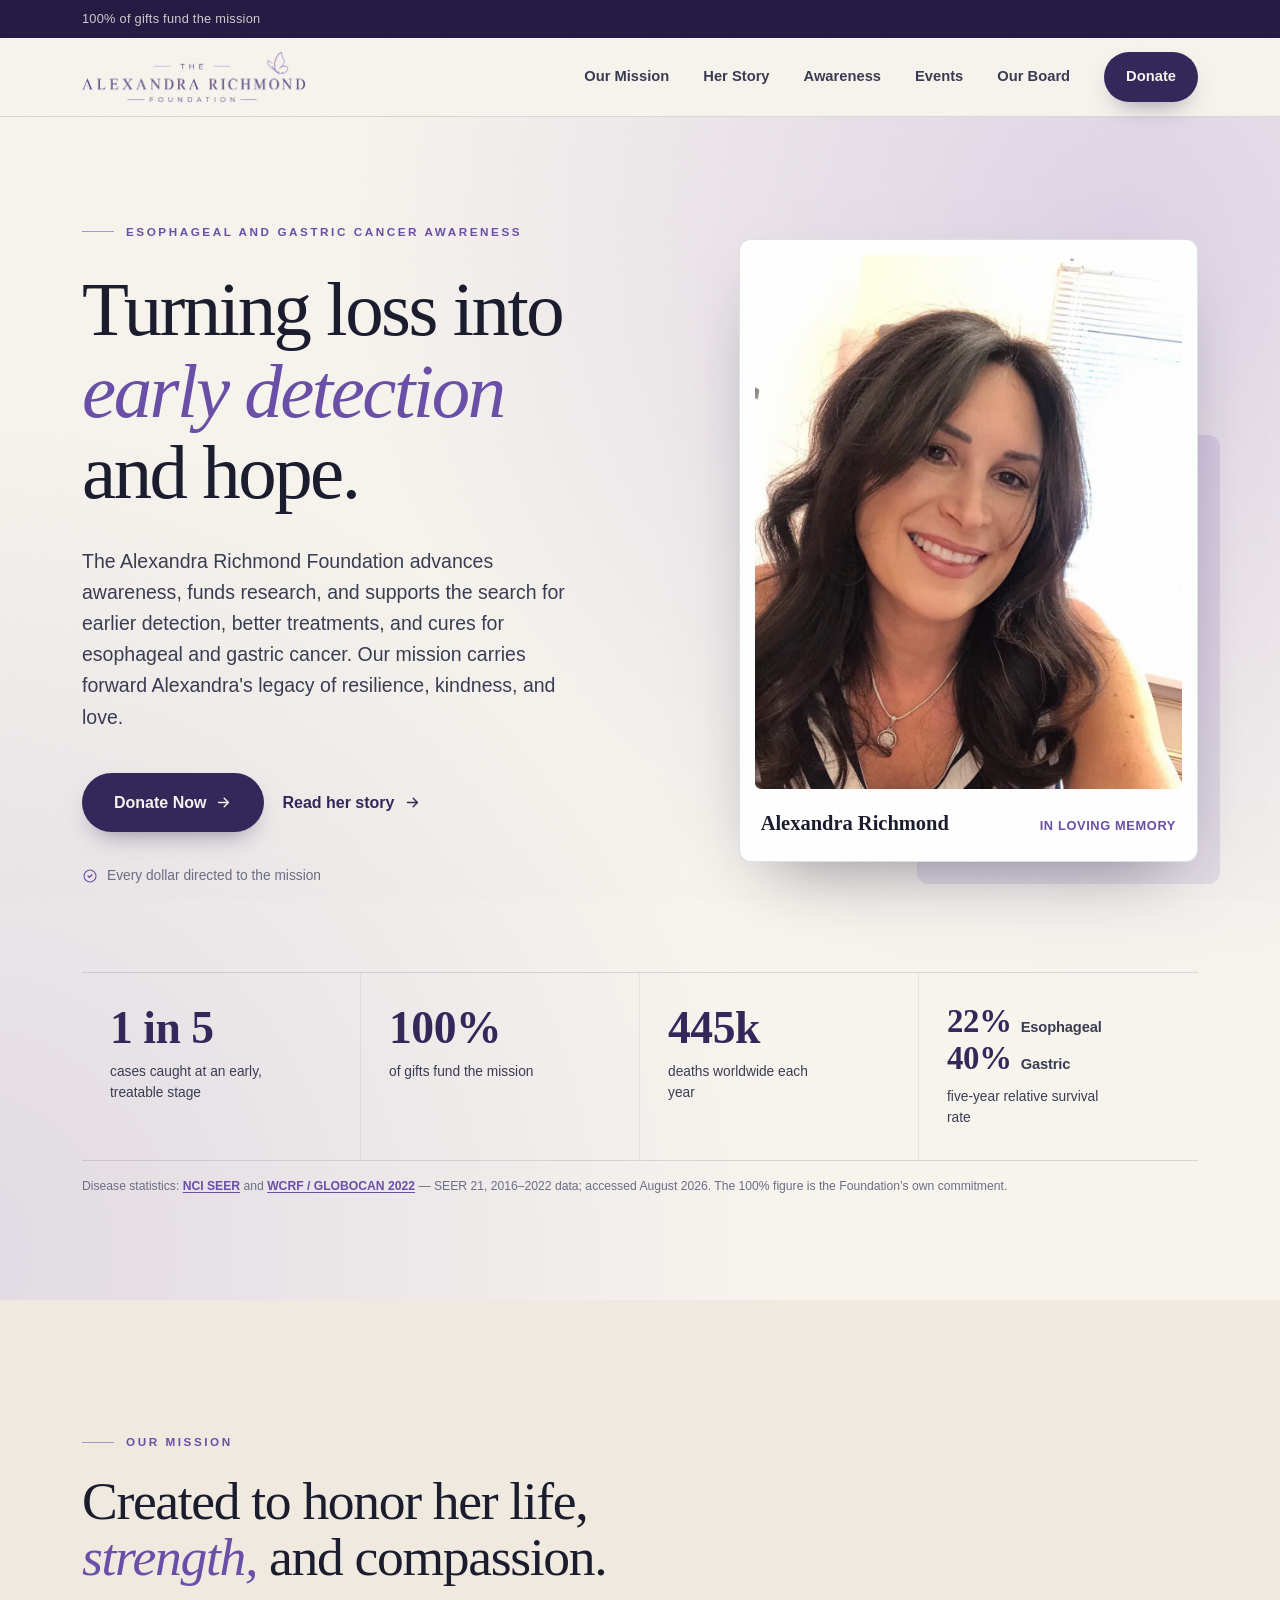
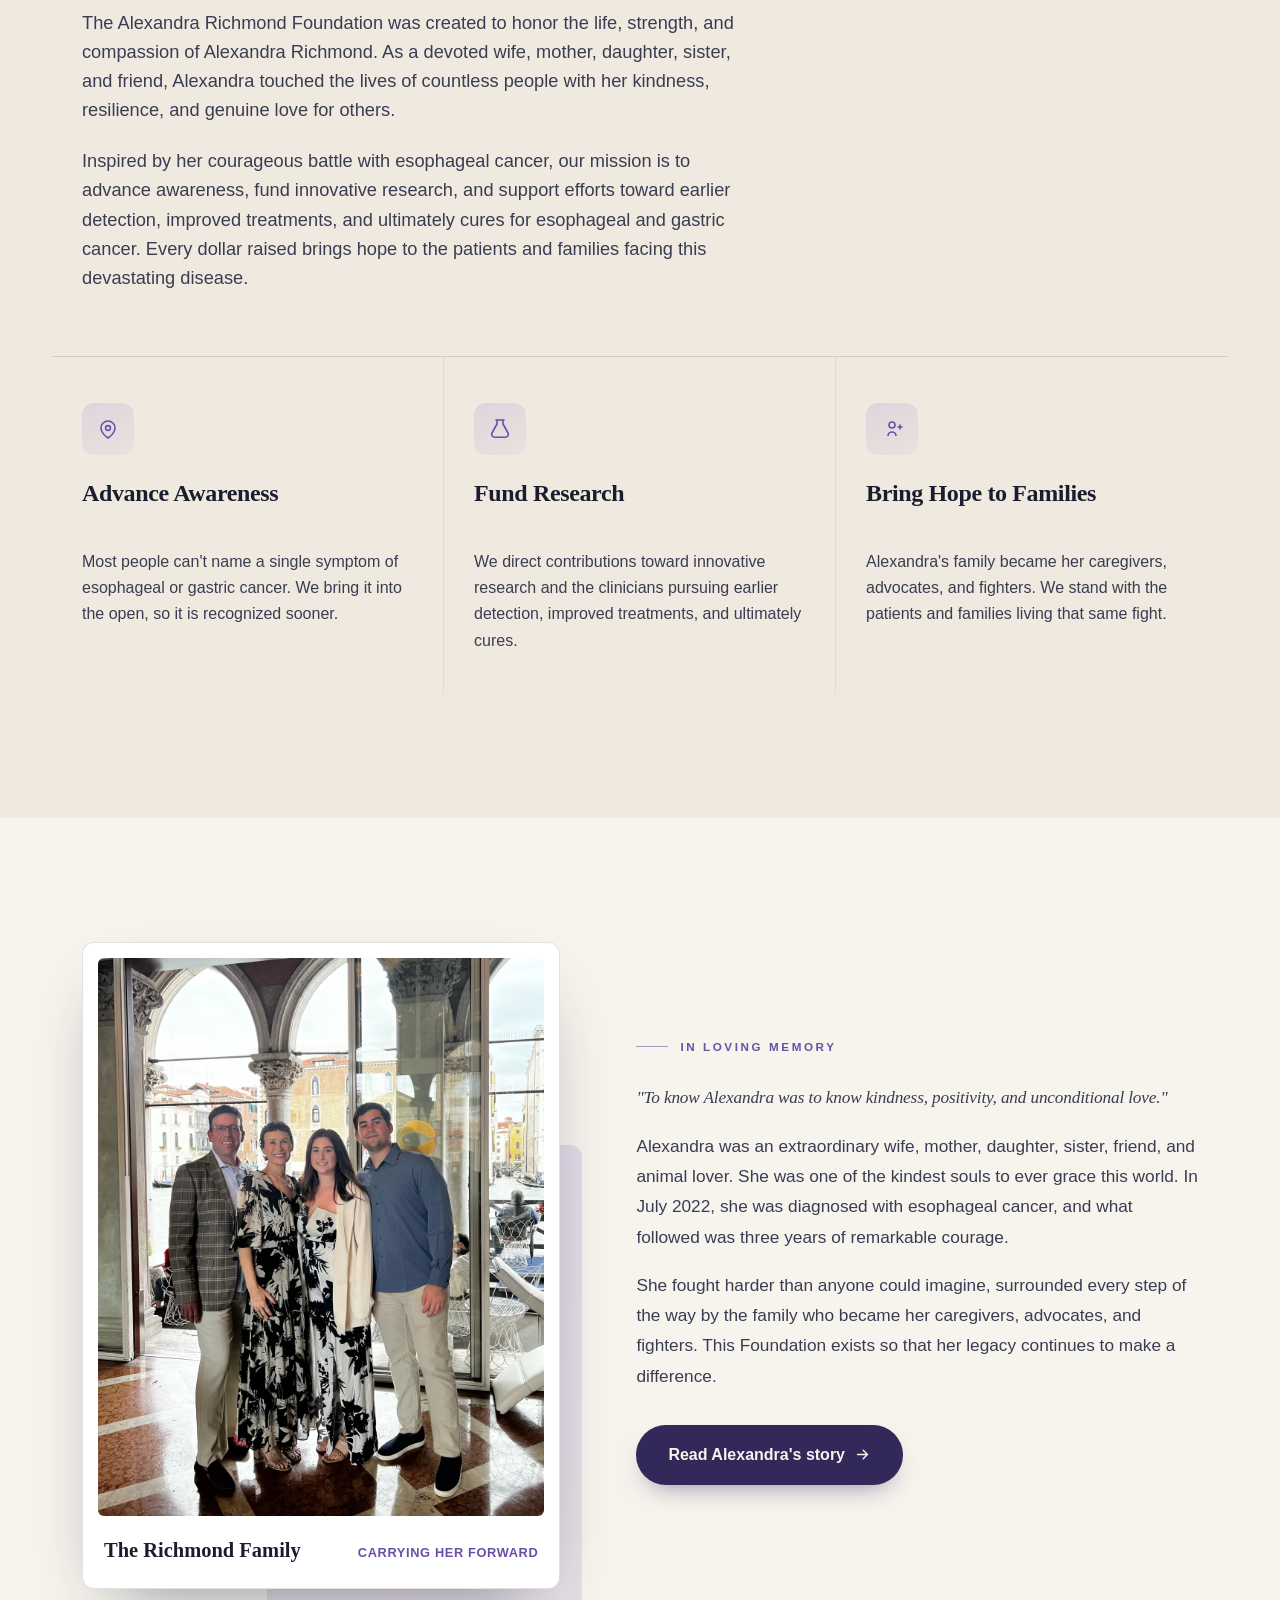
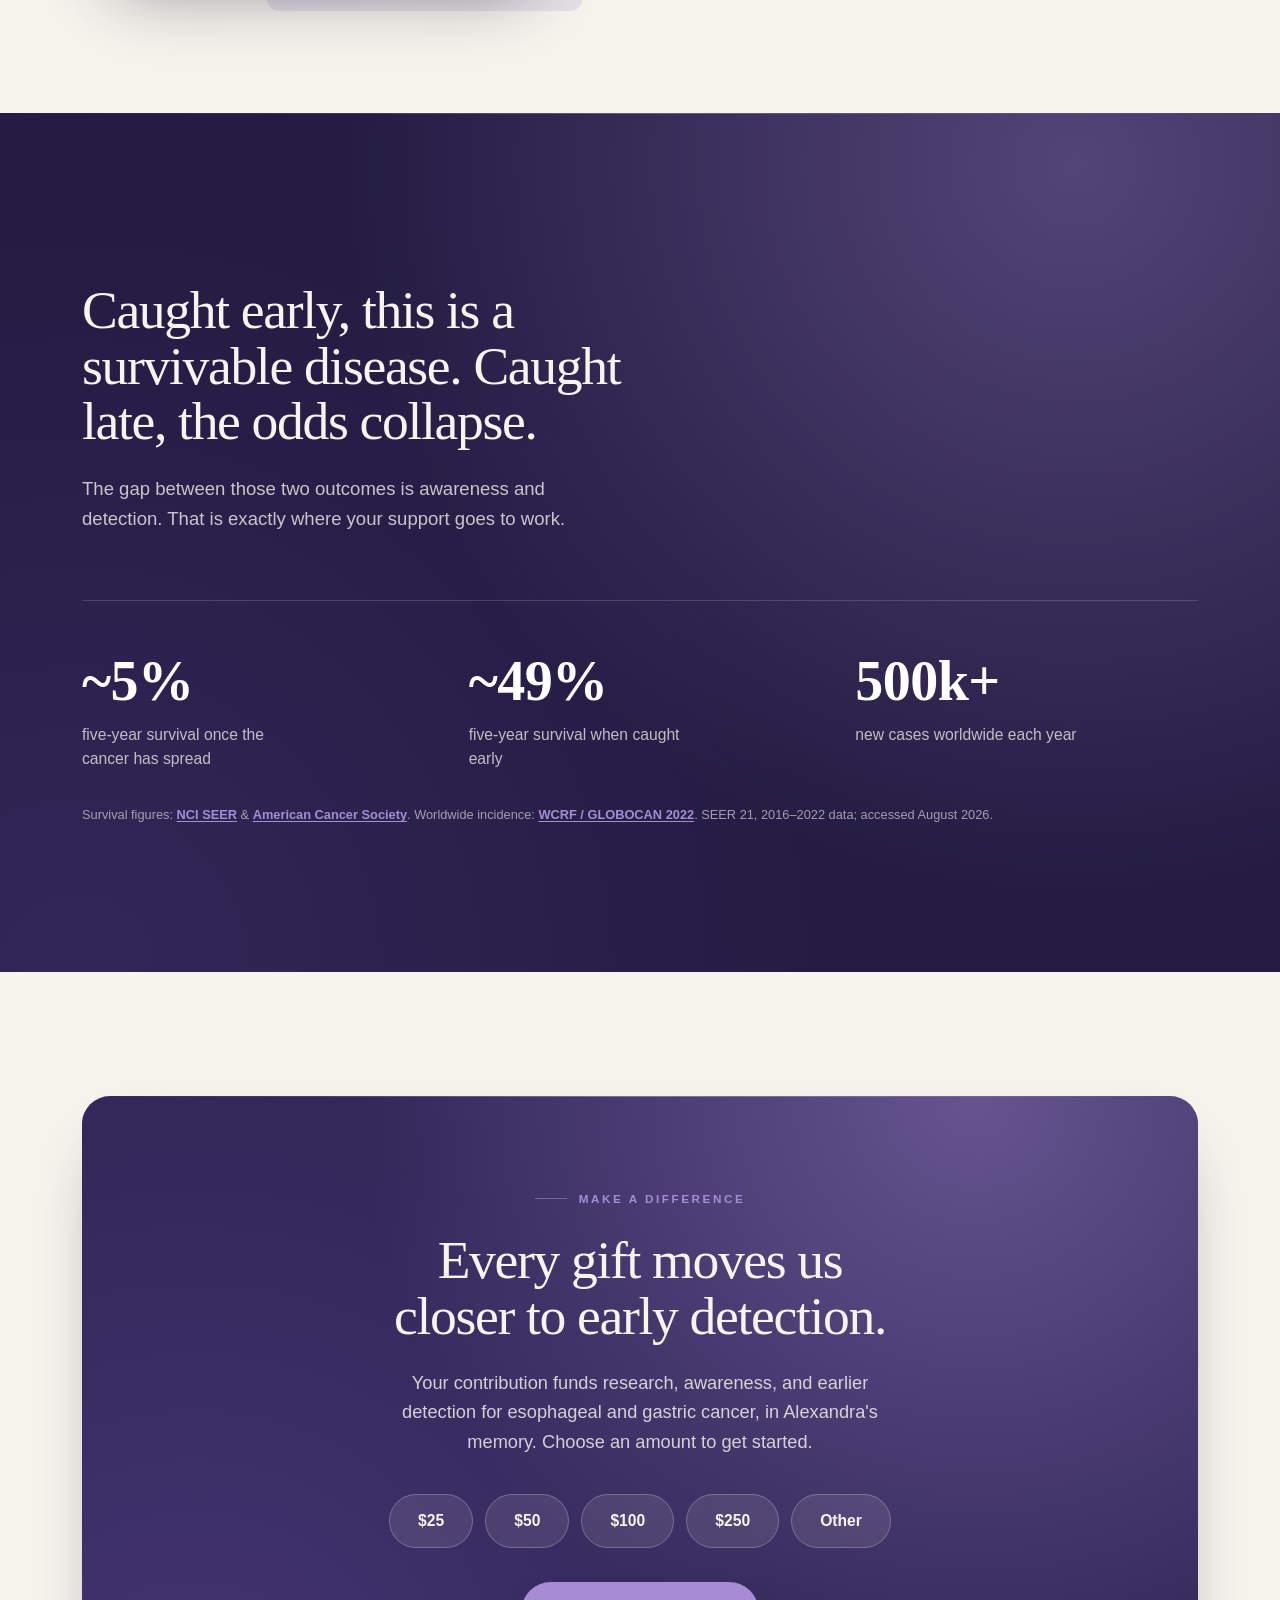
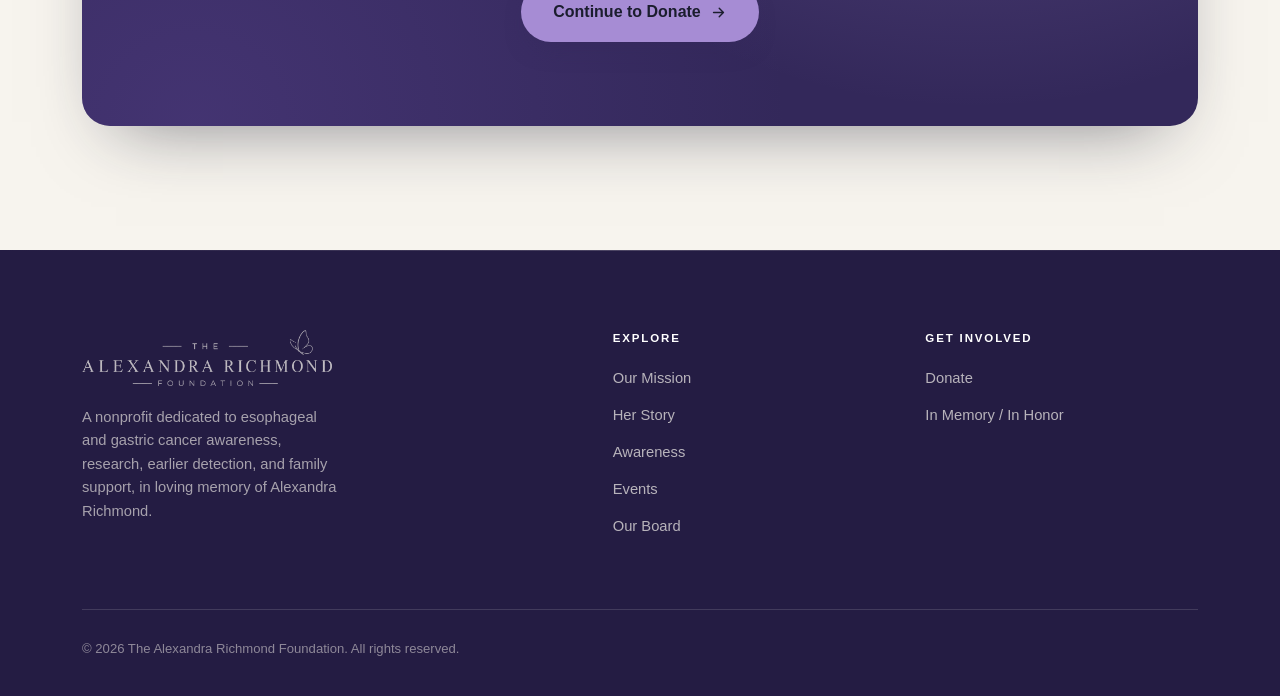
==== commit e5f8326a: "Make body copy inclusive of gastric cancer, with sourced clinical content Mission and scope copy acr" ====
--- a/Alexandra Richmond Foundation/index.html
+++ b/Alexandra Richmond Foundation/index.html
@@ -4,14 +4,14 @@
 <meta charset="UTF-8">
 <meta name="viewport" content="width=device-width, initial-scale=1.0">
 <title>The Alexandra Richmond Foundation — Esophageal and Gastric Cancer Awareness and Research</title>
-<meta name="description" content="The Alexandra Richmond Foundation advances awareness, funds research, and supports earlier detection, better treatments, and cures for esophageal cancer — in loving memory of Alexandra Richmond.">
+<meta name="description" content="The Alexandra Richmond Foundation advances awareness, funds research, and supports earlier detection, better treatments, and cures for esophageal and gastric cancer — in loving memory of Alexandra Richmond.">
 
 <!-- ===== LINK PREVIEW (Open Graph / iMessage / social) =====
      Live URL: https://alexandrarichmondfoundation.org -->
 <meta property="og:type" content="website">
 <meta property="og:site_name" content="The Alexandra Richmond Foundation">
 <meta property="og:title" content="The Alexandra Richmond Foundation — Esophageal and Gastric Cancer Awareness and Research">
-<meta property="og:description" content="Advancing awareness, research, and earlier detection for esophageal cancer — carrying forward Alexandra's legacy of resilience, kindness, and hope.">
+<meta property="og:description" content="Advancing awareness, research, and earlier detection for esophageal and gastric cancer — carrying forward Alexandra's legacy of resilience, kindness, and hope.">
 <meta property="og:url" content="https://alexandrarichmondfoundation.org/">
 <meta property="og:image" content="https://alexandrarichmondfoundation.org/share.jpg">
 <meta property="og:image:width" content="1200">
@@ -19,7 +19,7 @@
 <meta property="og:image:alt" content="The Alexandra Richmond Foundation — turning loss into early detection and hope.">
 <meta name="twitter:card" content="summary_large_image">
 <meta name="twitter:title" content="The Alexandra Richmond Foundation">
-<meta name="twitter:description" content="Advancing awareness, research, and earlier detection for esophageal cancer — carrying forward Alexandra's legacy of resilience, kindness, and hope.">
+<meta name="twitter:description" content="Advancing awareness, research, and earlier detection for esophageal and gastric cancer — carrying forward Alexandra's legacy of resilience, kindness, and hope.">
 <meta name="twitter:image" content="https://alexandrarichmondfoundation.org/share.jpg">
 
 <link rel="icon" type="image/png" sizes="32x32" href="favicon-32.png">
@@ -349,7 +349,7 @@
   }
 </style>
 <script type="application/ld+json">
-{"@context":"https://schema.org","@type":"NGO","name":"The Alexandra Richmond Foundation","alternateName":"Alexandra Richmond Foundation","url":"https://alexandrarichmondfoundation.org/","logo":"https://alexandrarichmondfoundation.org/logo-wordmark.png","description":"The Alexandra Richmond Foundation advances awareness, funds research, and supports earlier detection, better treatments, and cures for esophageal cancer \u2014 in loving memory of Alexandra Richmond."}
+{"@context":"https://schema.org","@type":"NGO","name":"The Alexandra Richmond Foundation","alternateName":"Alexandra Richmond Foundation","url":"https://alexandrarichmondfoundation.org/","logo":"https://alexandrarichmondfoundation.org/logo-wordmark.png","description":"The Alexandra Richmond Foundation advances awareness, funds research, and supports earlier detection, better treatments, and cures for esophageal and gastric cancer \u2014 in loving memory of Alexandra Richmond."}
 </script>
 <script defer src="/analytics.js"></script>
 </head>
@@ -390,7 +390,7 @@
       <div>
         <span class="eyebrow reveal"><span class="ln"></span> Esophageal and Gastric Cancer Awareness</span>
         <h1 class="reveal">Turning loss into <em>early detection</em> and hope.</h1>
-        <p class="lead reveal">The Alexandra Richmond Foundation advances awareness, funds research, and supports the search for earlier detection, better treatments, and cures for esophageal cancer. Our mission carries forward Alexandra's legacy of resilience, kindness, and love.</p>
+        <p class="lead reveal">The Alexandra Richmond Foundation advances awareness, funds research, and supports the search for earlier detection, better treatments, and cures for esophageal and gastric cancer. Our mission carries forward Alexandra's legacy of resilience, kindness, and love.</p>
         <div class="hero-cta reveal">
           <a href="donate.html" class="btn-primary">Donate Now
             <svg width="17" height="17" viewBox="0 0 24 24" fill="none"><path d="M5 12h14M13 6l6 6-6 6" stroke="currentColor" stroke-width="2" stroke-linecap="round" stroke-linejoin="round"/></svg>
@@ -439,13 +439,13 @@
       <span class="eyebrow"><span class="ln"></span> Our Mission</span>
       <h2>Created to honor her life, <em>strength,</em> and compassion.</h2>
       <p>The Alexandra Richmond Foundation was created to honor the life, strength, and compassion of Alexandra Richmond. As a devoted wife, mother, daughter, sister, and friend, Alexandra touched the lives of countless people with her kindness, resilience, and genuine love for others.</p>
-      <p>Inspired by her courageous battle with esophageal cancer, our mission is to advance awareness, fund innovative research, and support efforts toward earlier detection, improved treatments, and ultimately cures for esophageal cancer. Every dollar raised brings hope to the patients and families facing this devastating disease.</p>
+      <p>Inspired by her courageous battle with esophageal cancer, our mission is to advance awareness, fund innovative research, and support efforts toward earlier detection, improved treatments, and ultimately cures for esophageal and gastric cancer. Every dollar raised brings hope to the patients and families facing this devastating disease.</p>
     </div>
     <div class="pillars">
       <div class="pillar reveal">
         <div class="ic"><svg width="24" height="24" viewBox="0 0 24 24" fill="none"><path d="M12 21s-7-4.5-7-10a7 7 0 0 1 14 0c0 5.5-7 10-7 10Z" stroke="currentColor" stroke-width="1.6"/><circle cx="12" cy="11" r="2.4" stroke="currentColor" stroke-width="1.6"/></svg></div>
         <h3>Advance Awareness</h3>
-        <p>Most people can't name a single symptom of esophageal cancer. We bring it into the open, so it is recognized sooner.</p>
+        <p>Most people can't name a single symptom of esophageal or gastric cancer. We bring it into the open, so it is recognized sooner.</p>
       </div>
       <div class="pillar reveal">
         <div class="ic"><svg width="24" height="24" viewBox="0 0 24 24" fill="none"><path d="M9 3v4l-5 9a3 3 0 0 0 2.7 4.3h10.6A3 3 0 0 0 20 16l-5-9V3" stroke="currentColor" stroke-width="1.6" stroke-linejoin="round"/><path d="M8 3h8" stroke="currentColor" stroke-width="1.6" stroke-linecap="round"/></svg></div>
@@ -511,7 +511,7 @@
     <div class="donate-band reveal">
       <span class="eyebrow"><span class="ln"></span> Make A Difference</span>
       <h2>Every gift moves us closer to early detection.</h2>
-      <p>Your contribution funds research, awareness, and earlier detection for esophageal cancer, in Alexandra's memory. Choose an amount to get started.</p>
+      <p>Your contribution funds research, awareness, and earlier detection for esophageal and gastric cancer, in Alexandra's memory. Choose an amount to get started.</p>
       <div class="give-opts">
         <a href="donate.html?amount=25">$25</a>
         <a href="donate.html?amount=50">$50</a>
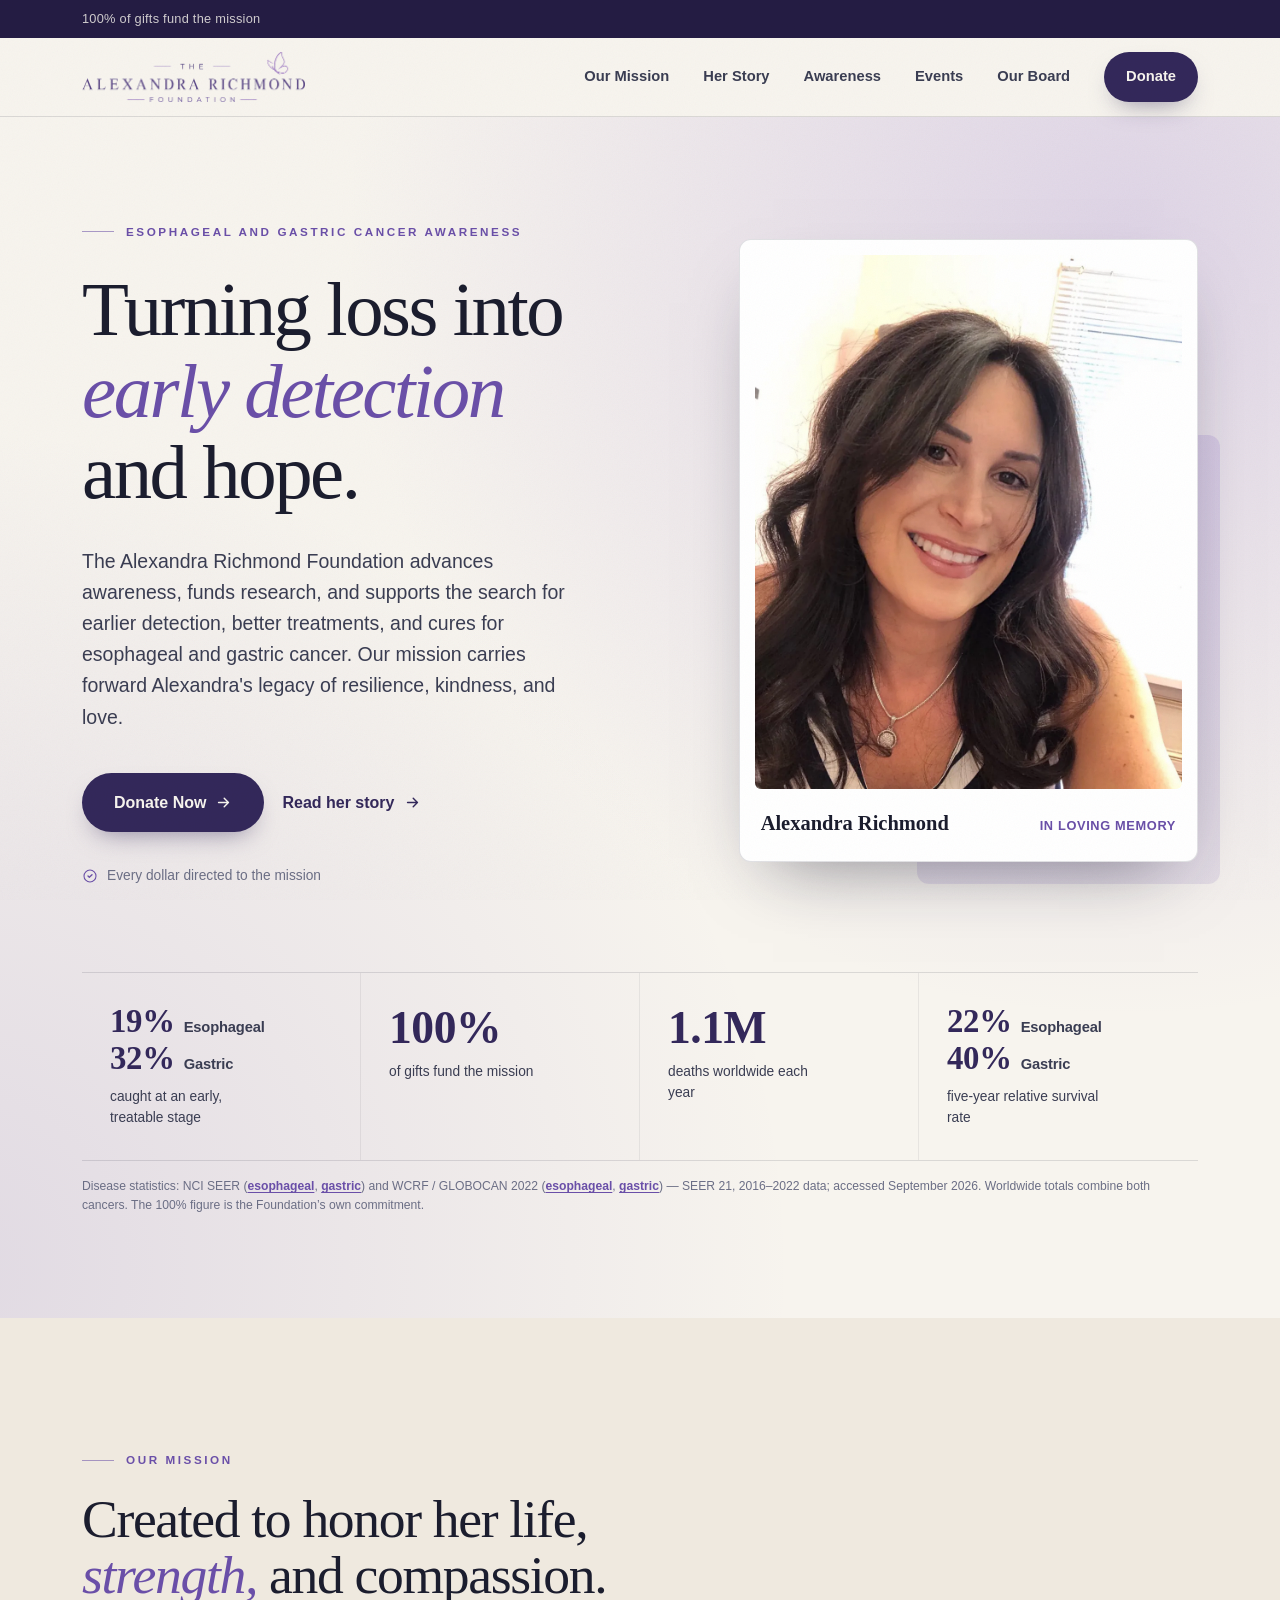
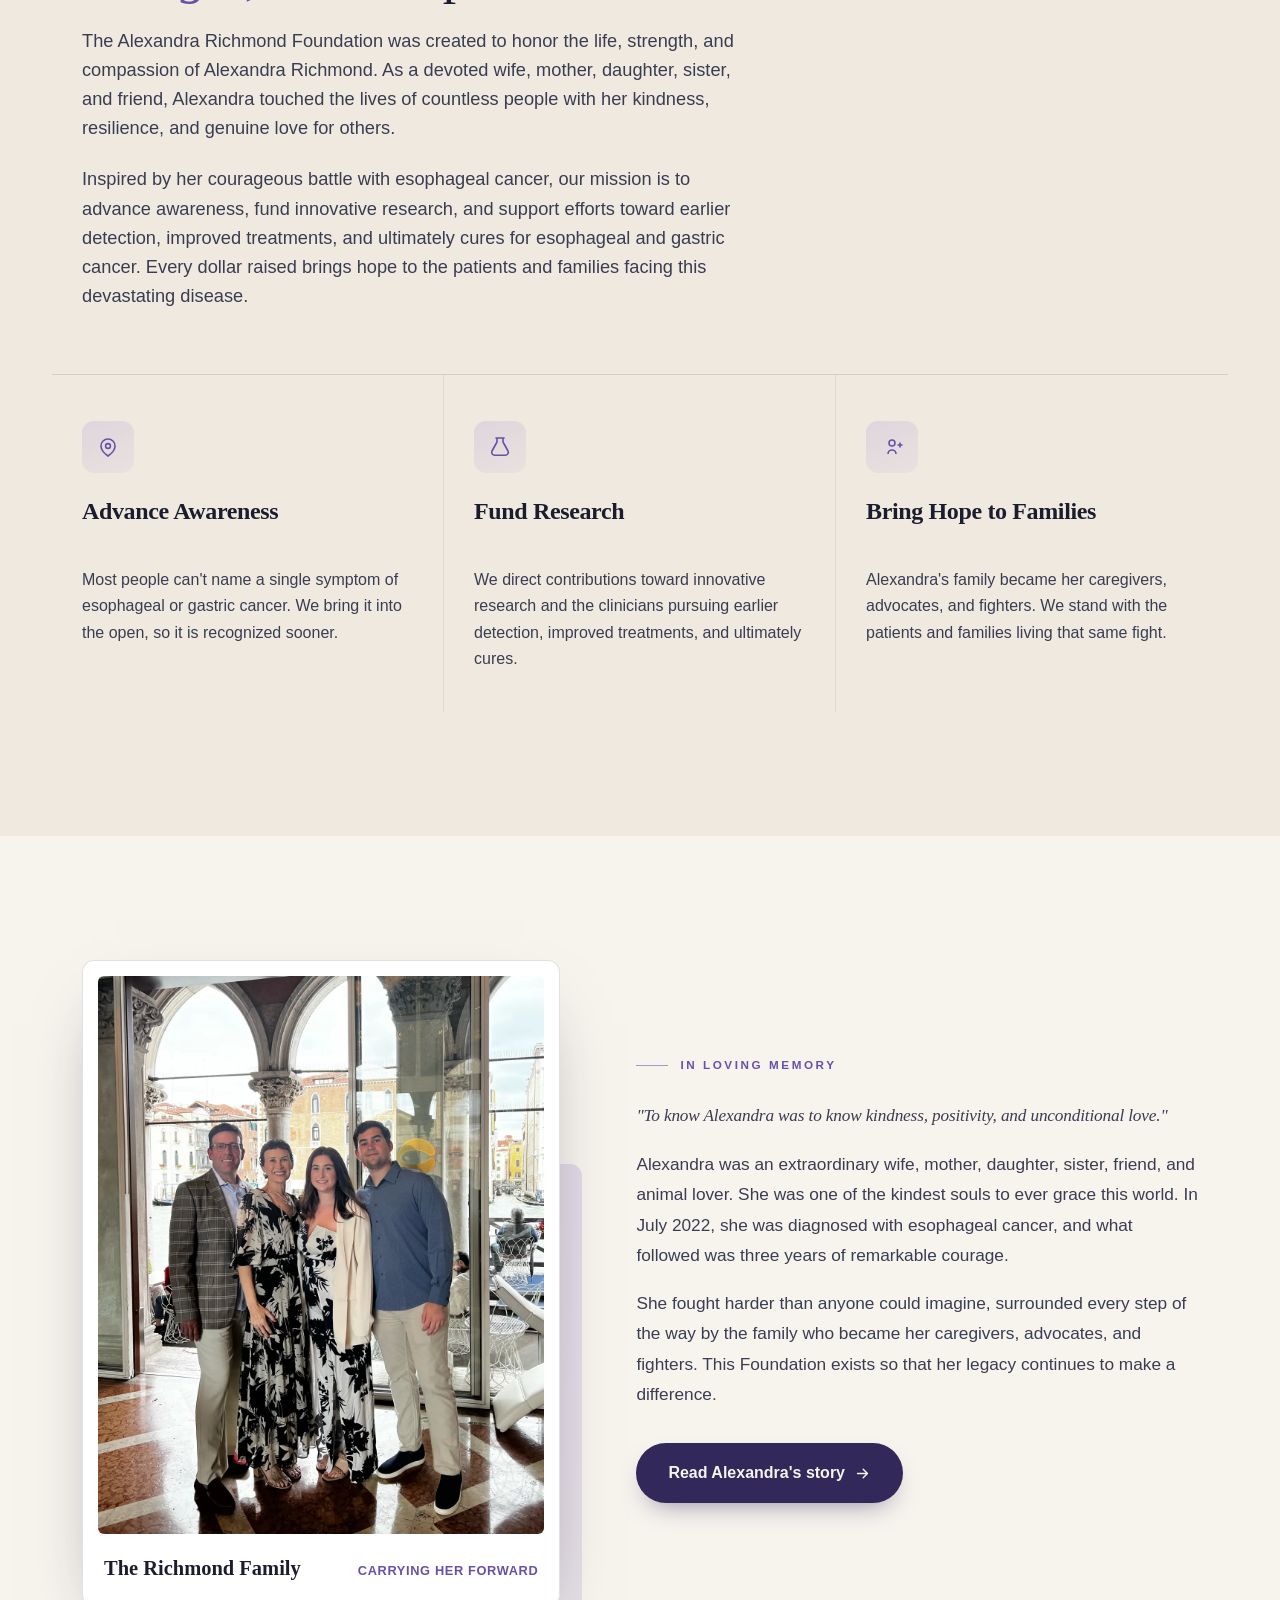
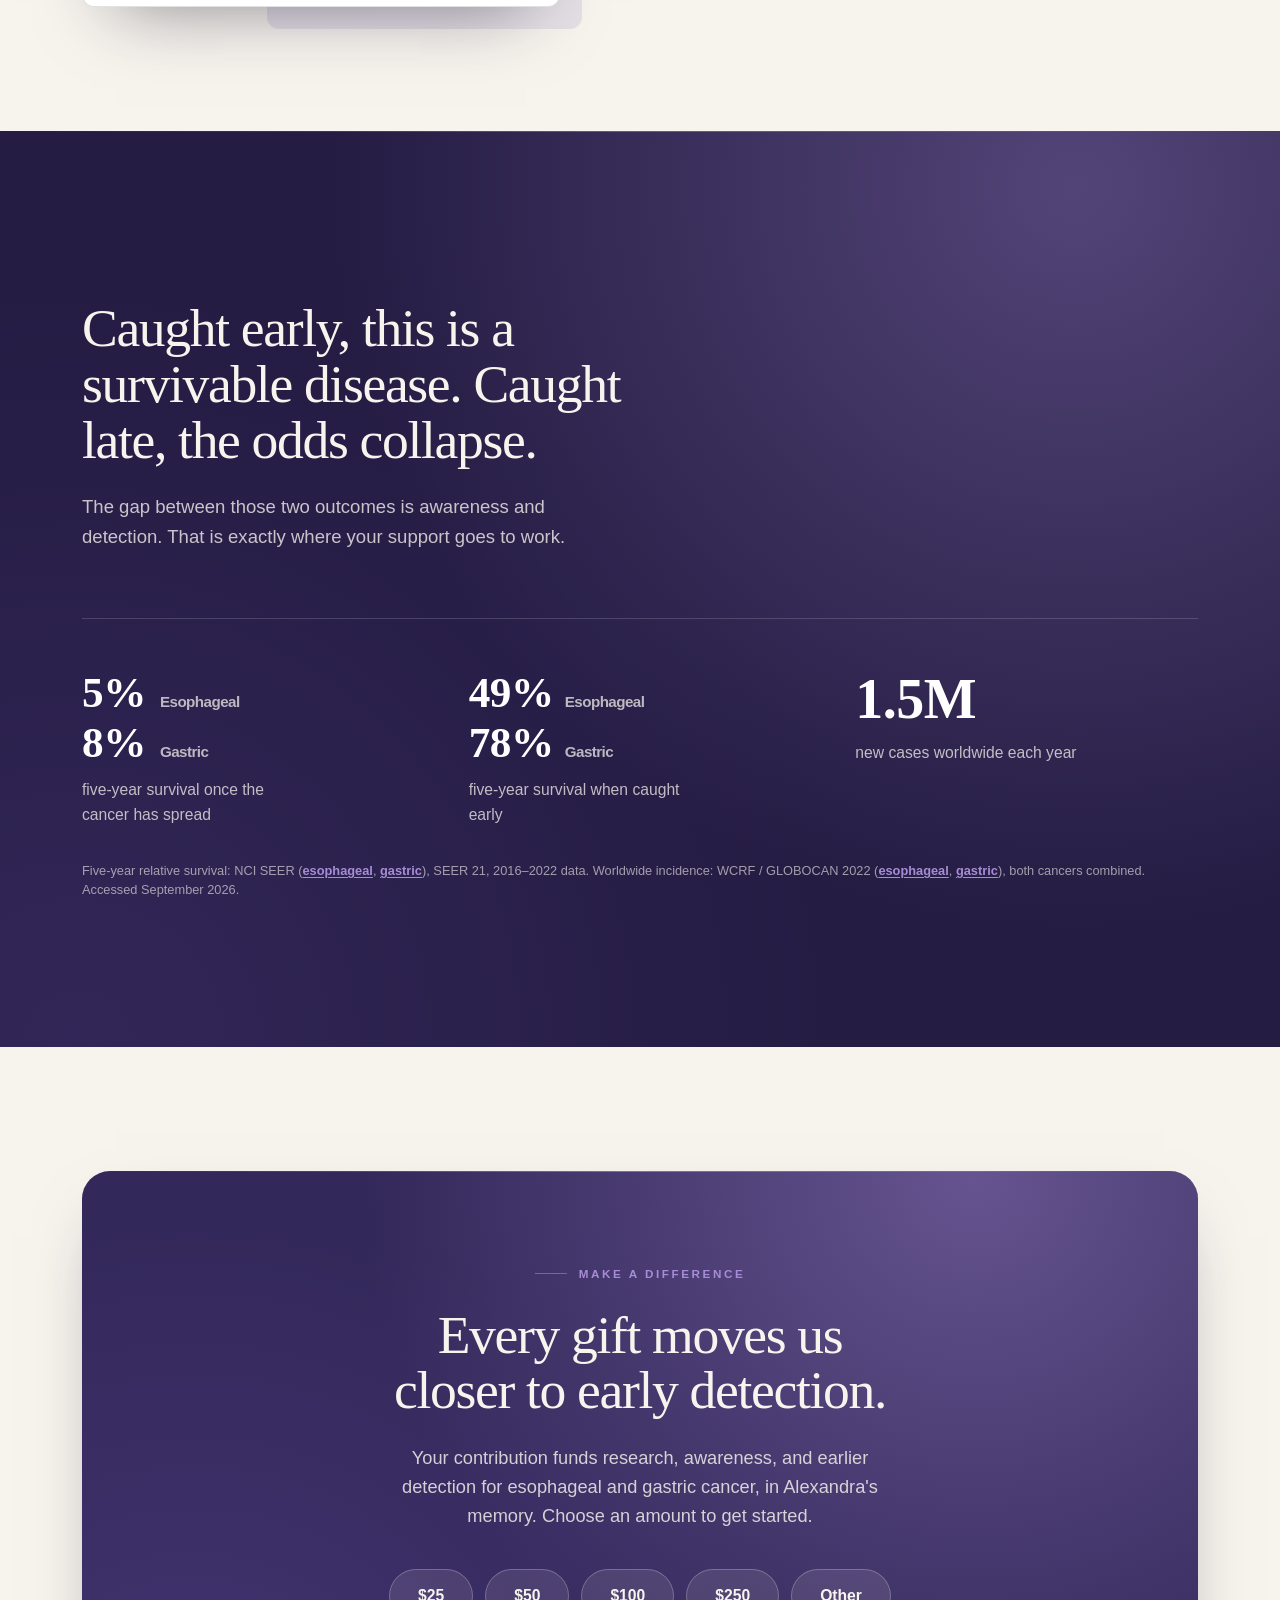
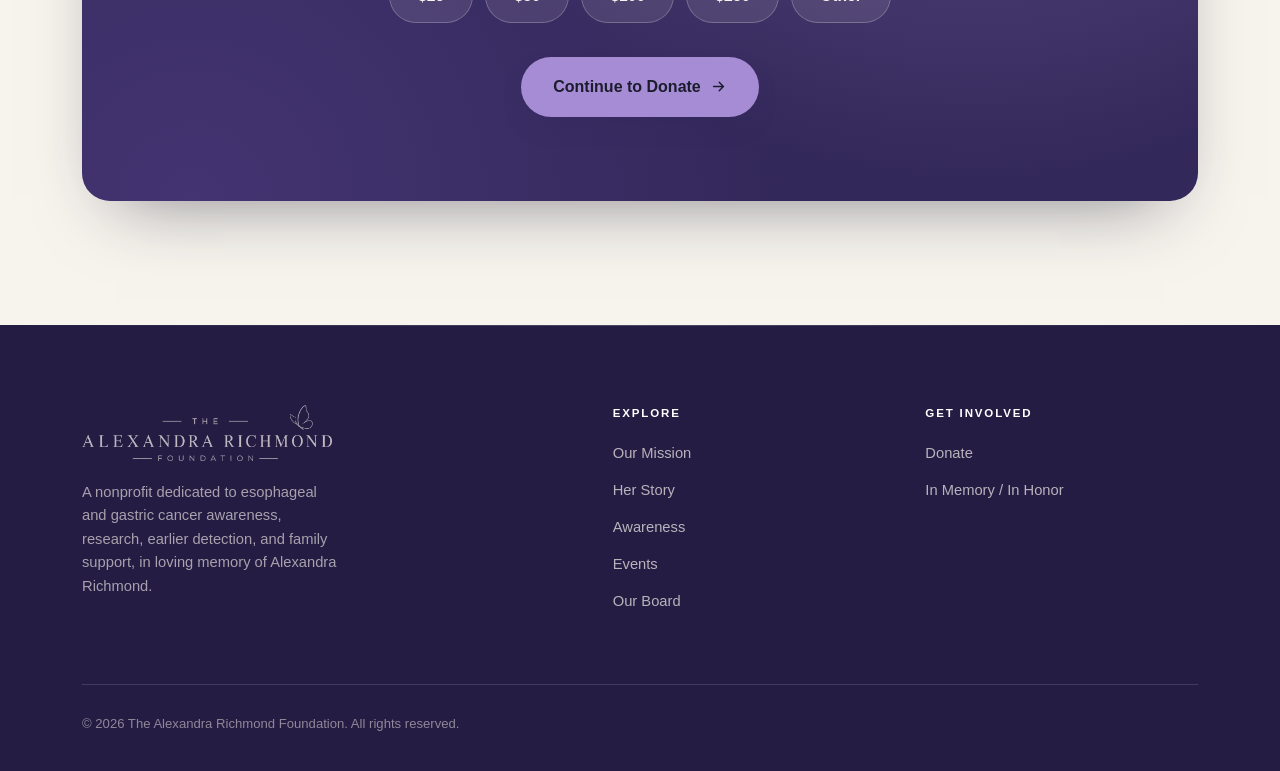
==== commit c2aba08a: "Correct statistics that were esophageal-only under an inclusive banner After broadening the site's s" ====
--- a/Alexandra Richmond Foundation/index.html
+++ b/Alexandra Richmond Foundation/index.html
@@ -216,6 +216,9 @@
   .g-stats{display:grid;grid-template-columns:repeat(3,1fr);gap:44px;margin-top:66px;border-top:1px solid rgba(247,244,238,.16);padding-top:52px}
   .g-stat .gn{font-family:var(--serif);font-size:3.5rem;font-weight:600;color:#fff;line-height:1;letter-spacing:-.01em}
   .g-stat .gl{color:rgba(247,244,238,.74);font-size:.98rem;line-height:1.55;margin-top:14px;max-width:26ch}
+  .g-stat .gn.gn-pair{display:flex;flex-direction:column;gap:7px}
+  .gn-pair span{display:flex;align-items:baseline;gap:11px;font-family:var(--sans);font-size:.95rem;font-weight:600;color:rgba(247,244,238,.72);white-space:nowrap}
+  .gn-pair b{font-family:var(--serif);font-size:2.7rem;font-weight:600;color:#fff;line-height:1;letter-spacing:-.01em;min-width:3.1ch}
 
   /* ---------- AWARENESS (1 feature + 2 stacked) ---------- */
   .aware-grid{display:grid;grid-template-columns:repeat(3,1fr);grid-auto-rows:1fr;gap:24px}
@@ -308,6 +311,8 @@
     .g-stats{grid-template-columns:1fr 1fr;gap:30px 22px;margin-top:40px;padding-top:34px;text-align:center}
     .g-stat:last-child{grid-column:1/-1}
     .g-stat .gn{font-size:2.5rem}
+    .gn-pair span{gap:8px;font-size:.8rem;justify-content:center}
+    .gn-pair b{font-size:1.85rem;min-width:2.9ch}
     .g-stat .gl{font-size:.86rem;margin:8px auto 0;max-width:22ch}
   }
 
@@ -333,6 +338,7 @@
     .portrait-cap{flex-direction:column;align-items:flex-start;gap:3px}
     .story-body p{font-size:1.04rem}
     .g-stat .gn{font-size:2.3rem}
+    .gn-pair b{font-size:1.7rem}
     .a-card{padding:32px 26px}
     .donate-band{padding:48px 22px;border-radius:var(--r-lg)}
     .give-opts{gap:9px}
@@ -423,12 +429,12 @@
     </div>
 
     <div class="stat-strip reveal">
-      <div class="stat"><div class="num">1 in 5</div><div class="lbl">cases caught at an early, treatable stage</div></div>
+      <div class="stat"><div class="num stat-pair"><span><b>19%</b> Esophageal</span><span><b>32%</b> Gastric</span></div><div class="lbl">caught at an early, treatable stage</div></div>
       <div class="stat"><div class="num">100%</div><div class="lbl">of gifts fund the mission</div></div>
-      <div class="stat"><div class="num">445k</div><div class="lbl">deaths worldwide each year</div></div>
+      <div class="stat"><div class="num">1.1M</div><div class="lbl">deaths worldwide each year</div></div>
       <div class="stat"><div class="num stat-pair"><span><b>22%</b> Esophageal</span><span><b>40%</b> Gastric</span></div><div class="lbl">five-year relative survival rate</div></div>
     </div>
-    <p class="stat-src reveal">Disease statistics: <a href="https://seer.cancer.gov/statfacts/html/esoph.html" target="_blank" rel="noopener">NCI SEER</a> and <a href="https://www.wcrf.org/preventing-cancer/cancer-statistics/oesophageal-cancer-statistics/" target="_blank" rel="noopener">WCRF / GLOBOCAN 2022</a> — SEER 21, 2016–2022 data; accessed August 2026. The 100% figure is the Foundation&rsquo;s own commitment.</p>
+    <p class="stat-src reveal">Disease statistics: NCI SEER (<a href="https://seer.cancer.gov/statfacts/html/esoph.html" target="_blank" rel="noopener">esophageal</a>, <a href="https://seer.cancer.gov/statfacts/html/stomach.html" target="_blank" rel="noopener">gastric</a>) and WCRF / GLOBOCAN 2022 (<a href="https://www.wcrf.org/preventing-cancer/cancer-statistics/oesophageal-cancer-statistics/" target="_blank" rel="noopener">esophageal</a>, <a href="https://www.wcrf.org/preventing-cancer/cancer-statistics/stomach-cancer-statistics/" target="_blank" rel="noopener">gastric</a>) — SEER 21, 2016–2022 data; accessed September 2026. Worldwide totals combine both cancers. The 100% figure is the Foundation&rsquo;s own commitment.</p>
   </div>
 </section>
 
@@ -497,11 +503,11 @@
     <h2 class="reveal">Caught early, this is a survivable disease. Caught late, the odds collapse.</h2>
     <p class="g-lead reveal">The gap between those two outcomes is awareness and detection. That is exactly where your support goes to work.</p>
     <div class="g-stats">
-      <div class="g-stat reveal"><div class="gn">~5%</div><div class="gl">five-year survival once the cancer has spread</div></div>
-      <div class="g-stat reveal"><div class="gn">~49%</div><div class="gl">five-year survival when caught early</div></div>
-      <div class="g-stat reveal"><div class="gn">500k+</div><div class="gl">new cases worldwide each year</div></div>
-    </div>
-    <p class="g-sources reveal">Survival figures: <a href="https://seer.cancer.gov/statfacts/html/esoph.html" target="_blank" rel="noopener">NCI SEER</a> &amp; <a href="https://www.cancer.org/cancer/types/esophagus-cancer/detection-diagnosis-staging/survival-rates.html" target="_blank" rel="noopener">American Cancer Society</a>. Worldwide incidence: <a href="https://www.wcrf.org/preventing-cancer/cancer-statistics/oesophageal-cancer-statistics/" target="_blank" rel="noopener">WCRF / GLOBOCAN 2022</a>. SEER 21, 2016–2022 data; accessed August 2026.</p>
+      <div class="g-stat reveal"><div class="gn gn-pair"><span><b>5%</b> Esophageal</span><span><b>8%</b> Gastric</span></div><div class="gl">five-year survival once the cancer has spread</div></div>
+      <div class="g-stat reveal"><div class="gn gn-pair"><span><b>49%</b> Esophageal</span><span><b>78%</b> Gastric</span></div><div class="gl">five-year survival when caught early</div></div>
+      <div class="g-stat reveal"><div class="gn">1.5M</div><div class="gl">new cases worldwide each year</div></div>
+    </div>
+    <p class="g-sources reveal">Five-year relative survival: NCI SEER (<a href="https://seer.cancer.gov/statfacts/html/esoph.html" target="_blank" rel="noopener">esophageal</a>, <a href="https://seer.cancer.gov/statfacts/html/stomach.html" target="_blank" rel="noopener">gastric</a>), SEER 21, 2016–2022 data. Worldwide incidence: WCRF / GLOBOCAN 2022 (<a href="https://www.wcrf.org/preventing-cancer/cancer-statistics/oesophageal-cancer-statistics/" target="_blank" rel="noopener">esophageal</a>, <a href="https://www.wcrf.org/preventing-cancer/cancer-statistics/stomach-cancer-statistics/" target="_blank" rel="noopener">gastric</a>), both cancers combined. Accessed September 2026.</p>
   </div>
 </section>
 
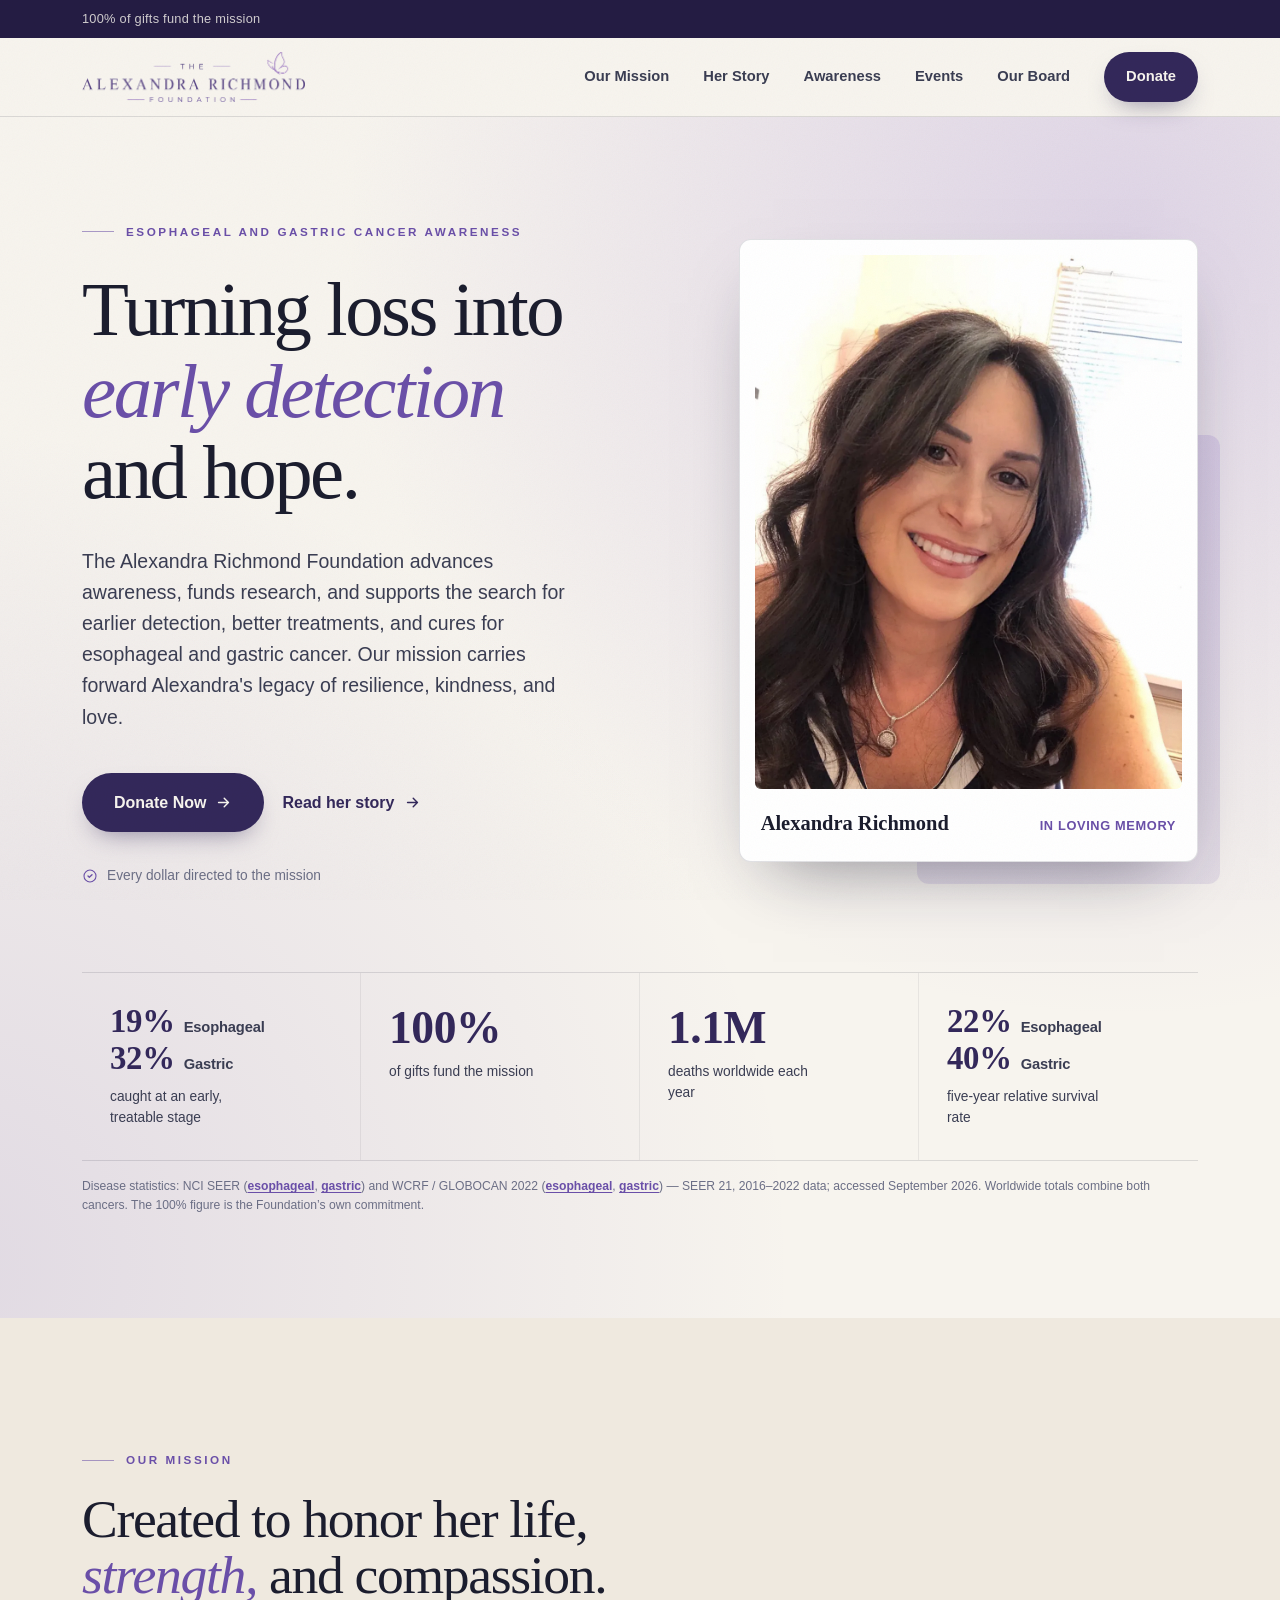
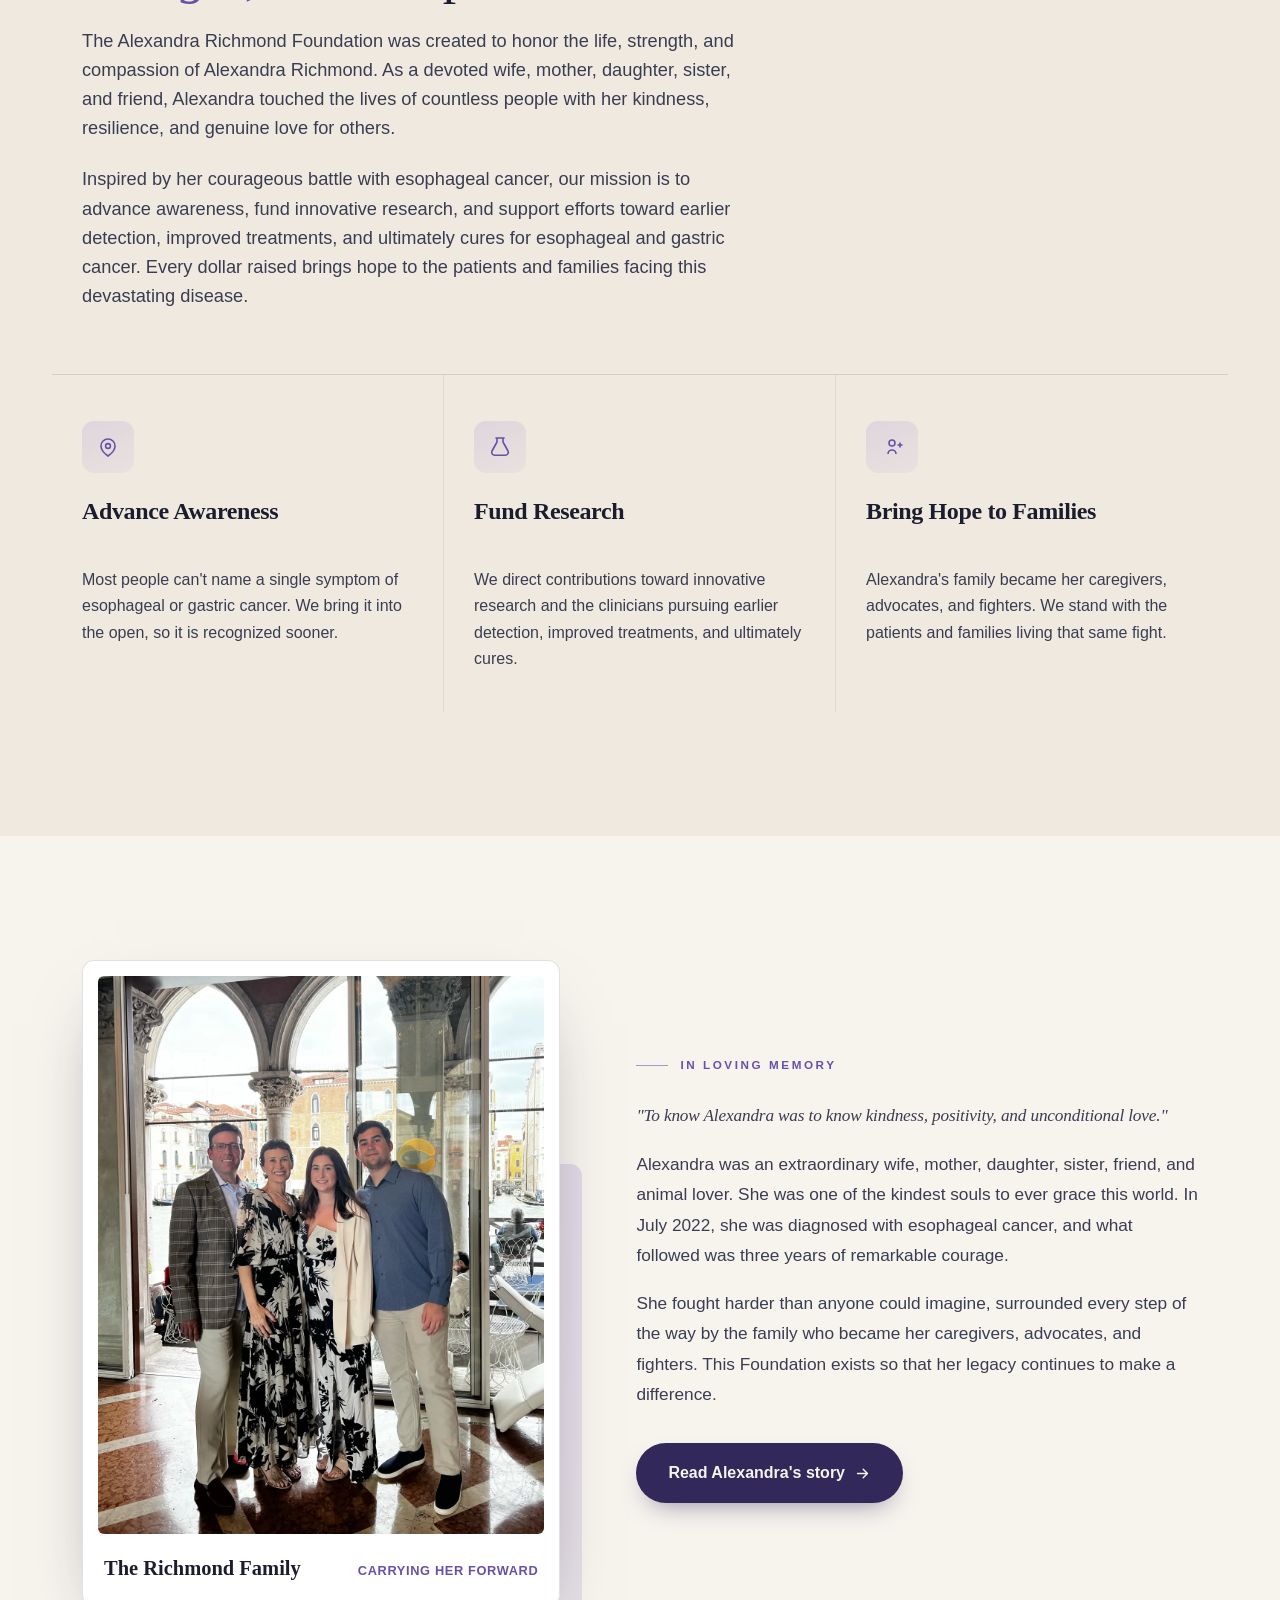
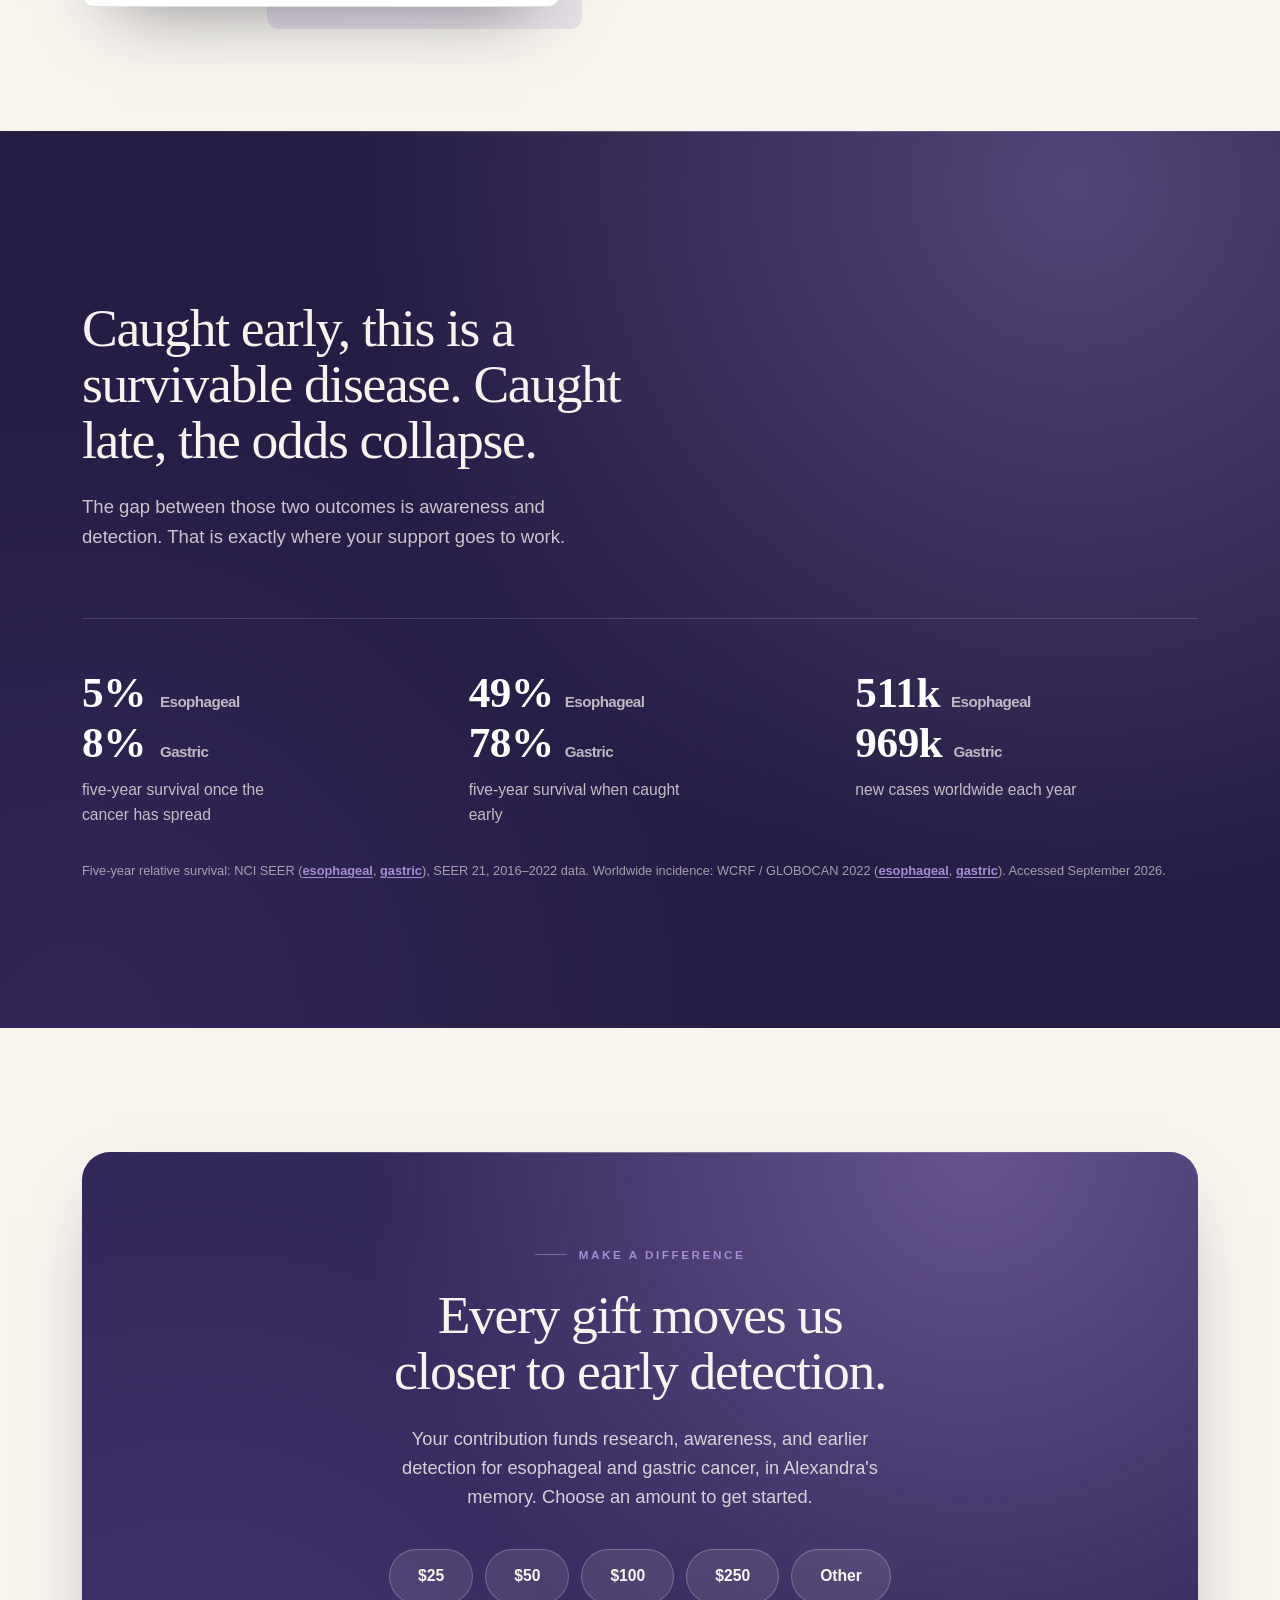
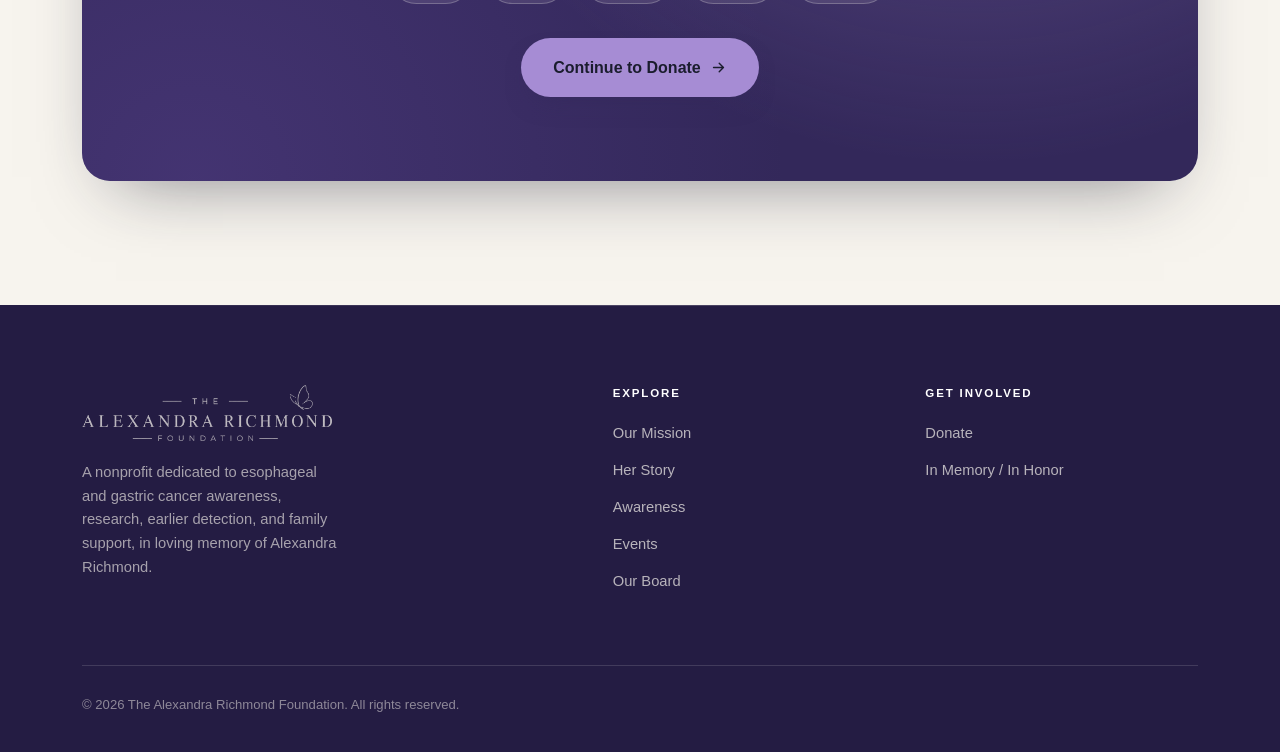
==== commit b893b3bf: "Split worldwide incidence into esophageal and gastric Co-Authored-By: Claude Opus 5 (1M context) <no" ====
--- a/Alexandra Richmond Foundation/index.html
+++ b/Alexandra Richmond Foundation/index.html
@@ -505,9 +505,9 @@
     <div class="g-stats">
       <div class="g-stat reveal"><div class="gn gn-pair"><span><b>5%</b> Esophageal</span><span><b>8%</b> Gastric</span></div><div class="gl">five-year survival once the cancer has spread</div></div>
       <div class="g-stat reveal"><div class="gn gn-pair"><span><b>49%</b> Esophageal</span><span><b>78%</b> Gastric</span></div><div class="gl">five-year survival when caught early</div></div>
-      <div class="g-stat reveal"><div class="gn">1.5M</div><div class="gl">new cases worldwide each year</div></div>
-    </div>
-    <p class="g-sources reveal">Five-year relative survival: NCI SEER (<a href="https://seer.cancer.gov/statfacts/html/esoph.html" target="_blank" rel="noopener">esophageal</a>, <a href="https://seer.cancer.gov/statfacts/html/stomach.html" target="_blank" rel="noopener">gastric</a>), SEER 21, 2016–2022 data. Worldwide incidence: WCRF / GLOBOCAN 2022 (<a href="https://www.wcrf.org/preventing-cancer/cancer-statistics/oesophageal-cancer-statistics/" target="_blank" rel="noopener">esophageal</a>, <a href="https://www.wcrf.org/preventing-cancer/cancer-statistics/stomach-cancer-statistics/" target="_blank" rel="noopener">gastric</a>), both cancers combined. Accessed September 2026.</p>
+      <div class="g-stat reveal"><div class="gn gn-pair"><span><b>511k</b> Esophageal</span><span><b>969k</b> Gastric</span></div><div class="gl">new cases worldwide each year</div></div>
+    </div>
+    <p class="g-sources reveal">Five-year relative survival: NCI SEER (<a href="https://seer.cancer.gov/statfacts/html/esoph.html" target="_blank" rel="noopener">esophageal</a>, <a href="https://seer.cancer.gov/statfacts/html/stomach.html" target="_blank" rel="noopener">gastric</a>), SEER 21, 2016–2022 data. Worldwide incidence: WCRF / GLOBOCAN 2022 (<a href="https://www.wcrf.org/preventing-cancer/cancer-statistics/oesophageal-cancer-statistics/" target="_blank" rel="noopener">esophageal</a>, <a href="https://www.wcrf.org/preventing-cancer/cancer-statistics/stomach-cancer-statistics/" target="_blank" rel="noopener">gastric</a>). Accessed September 2026.</p>
   </div>
 </section>
 
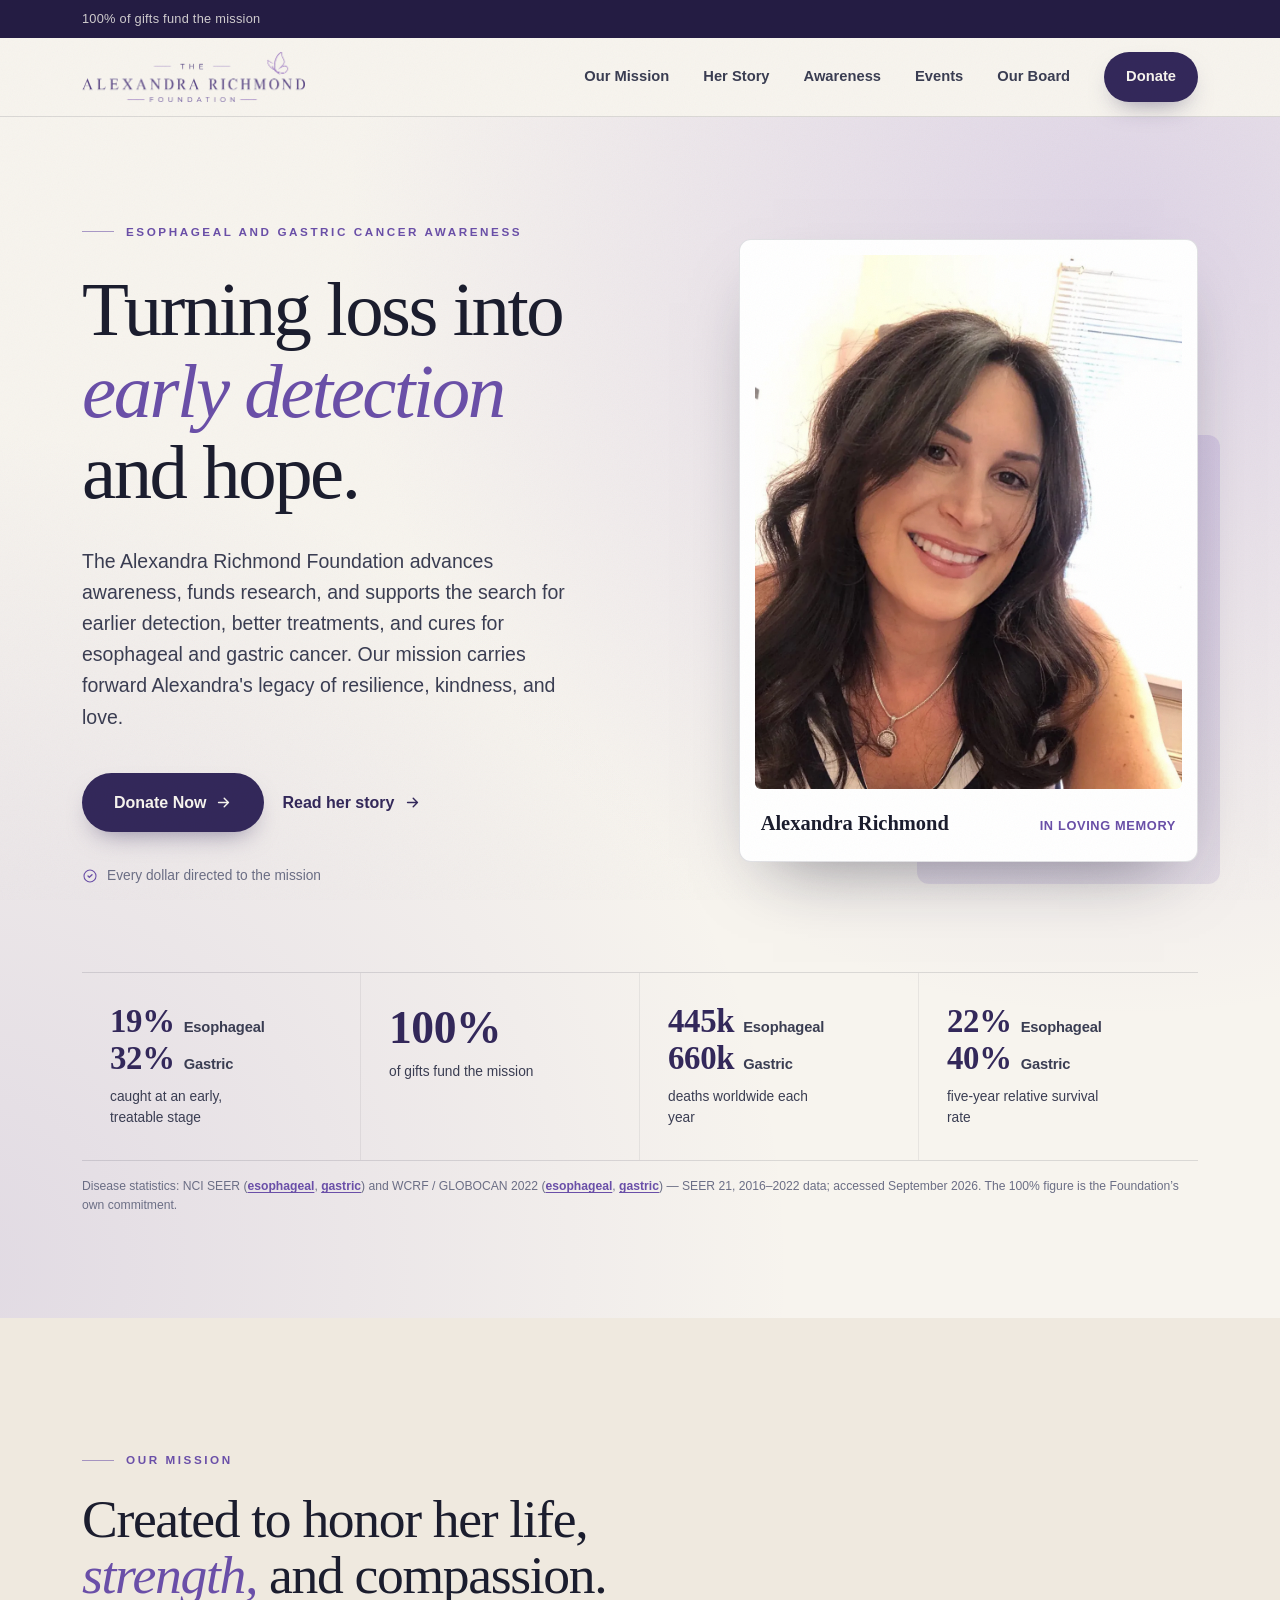
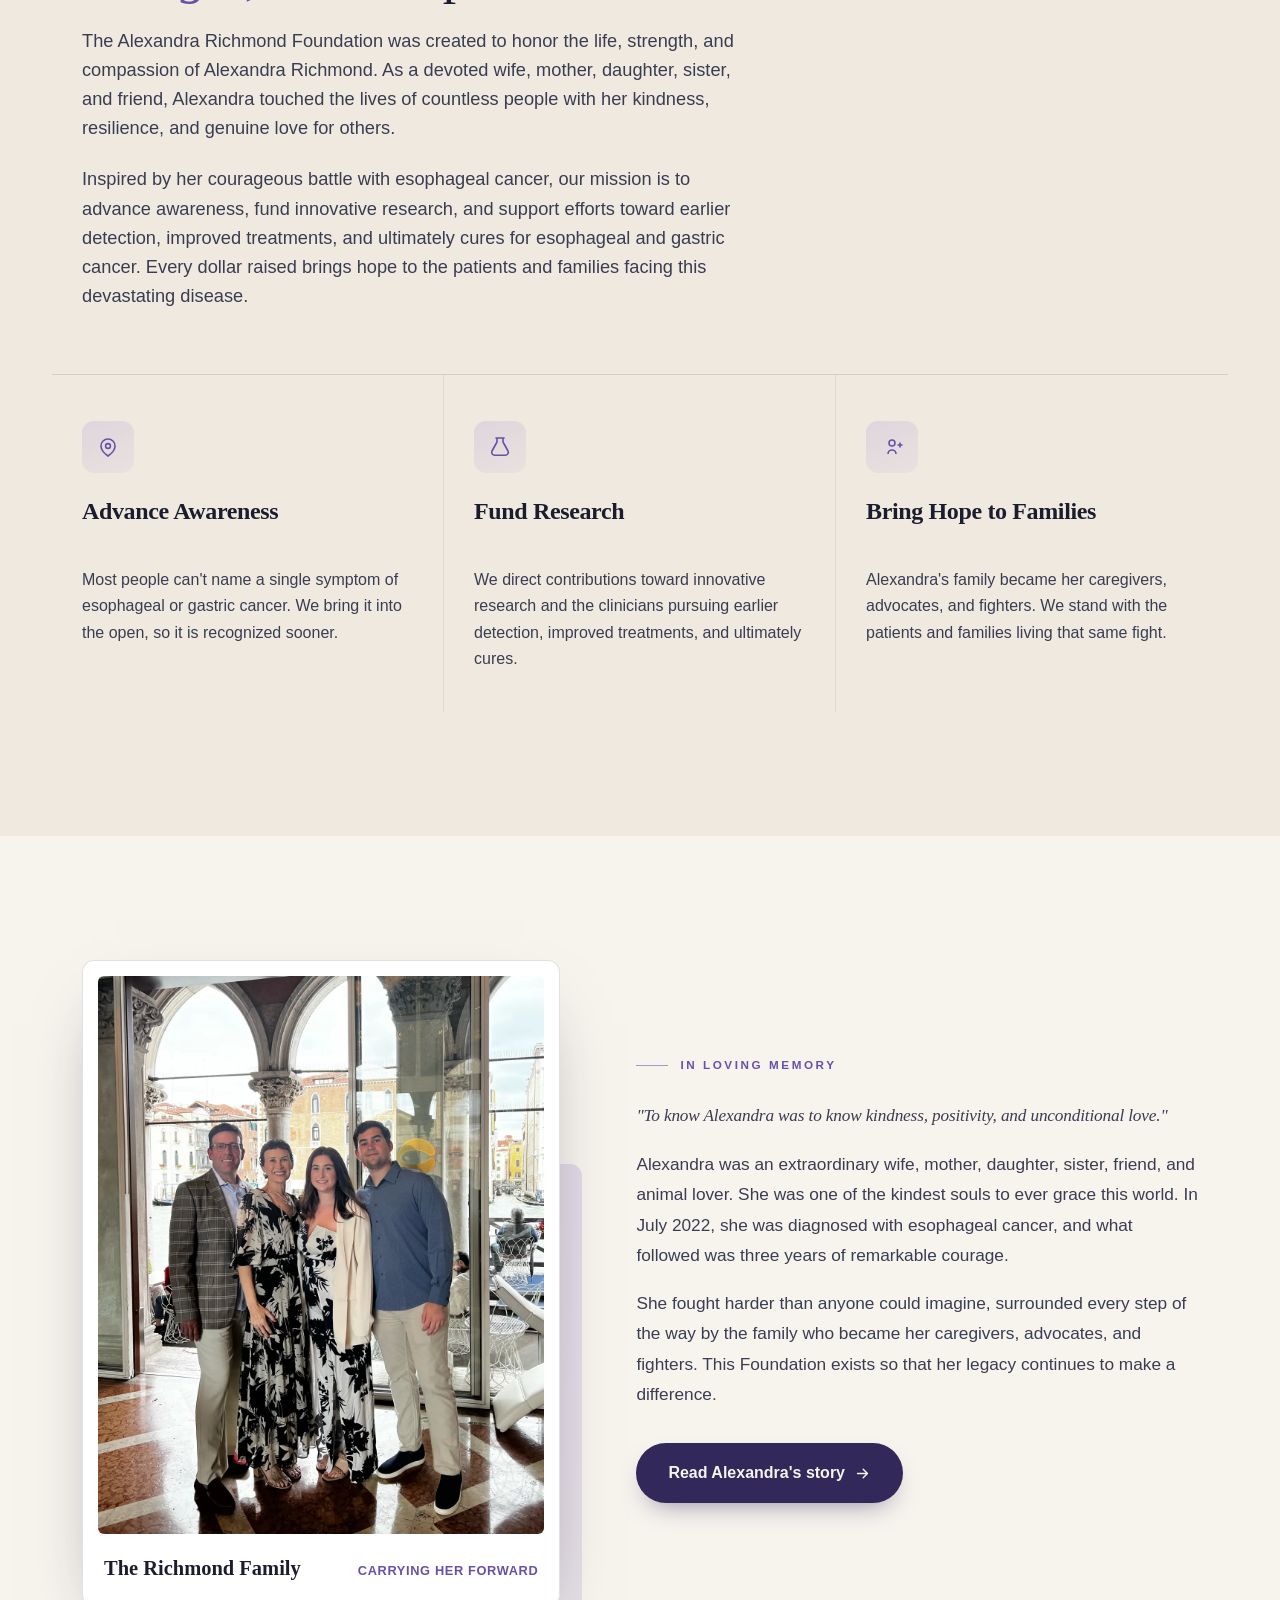
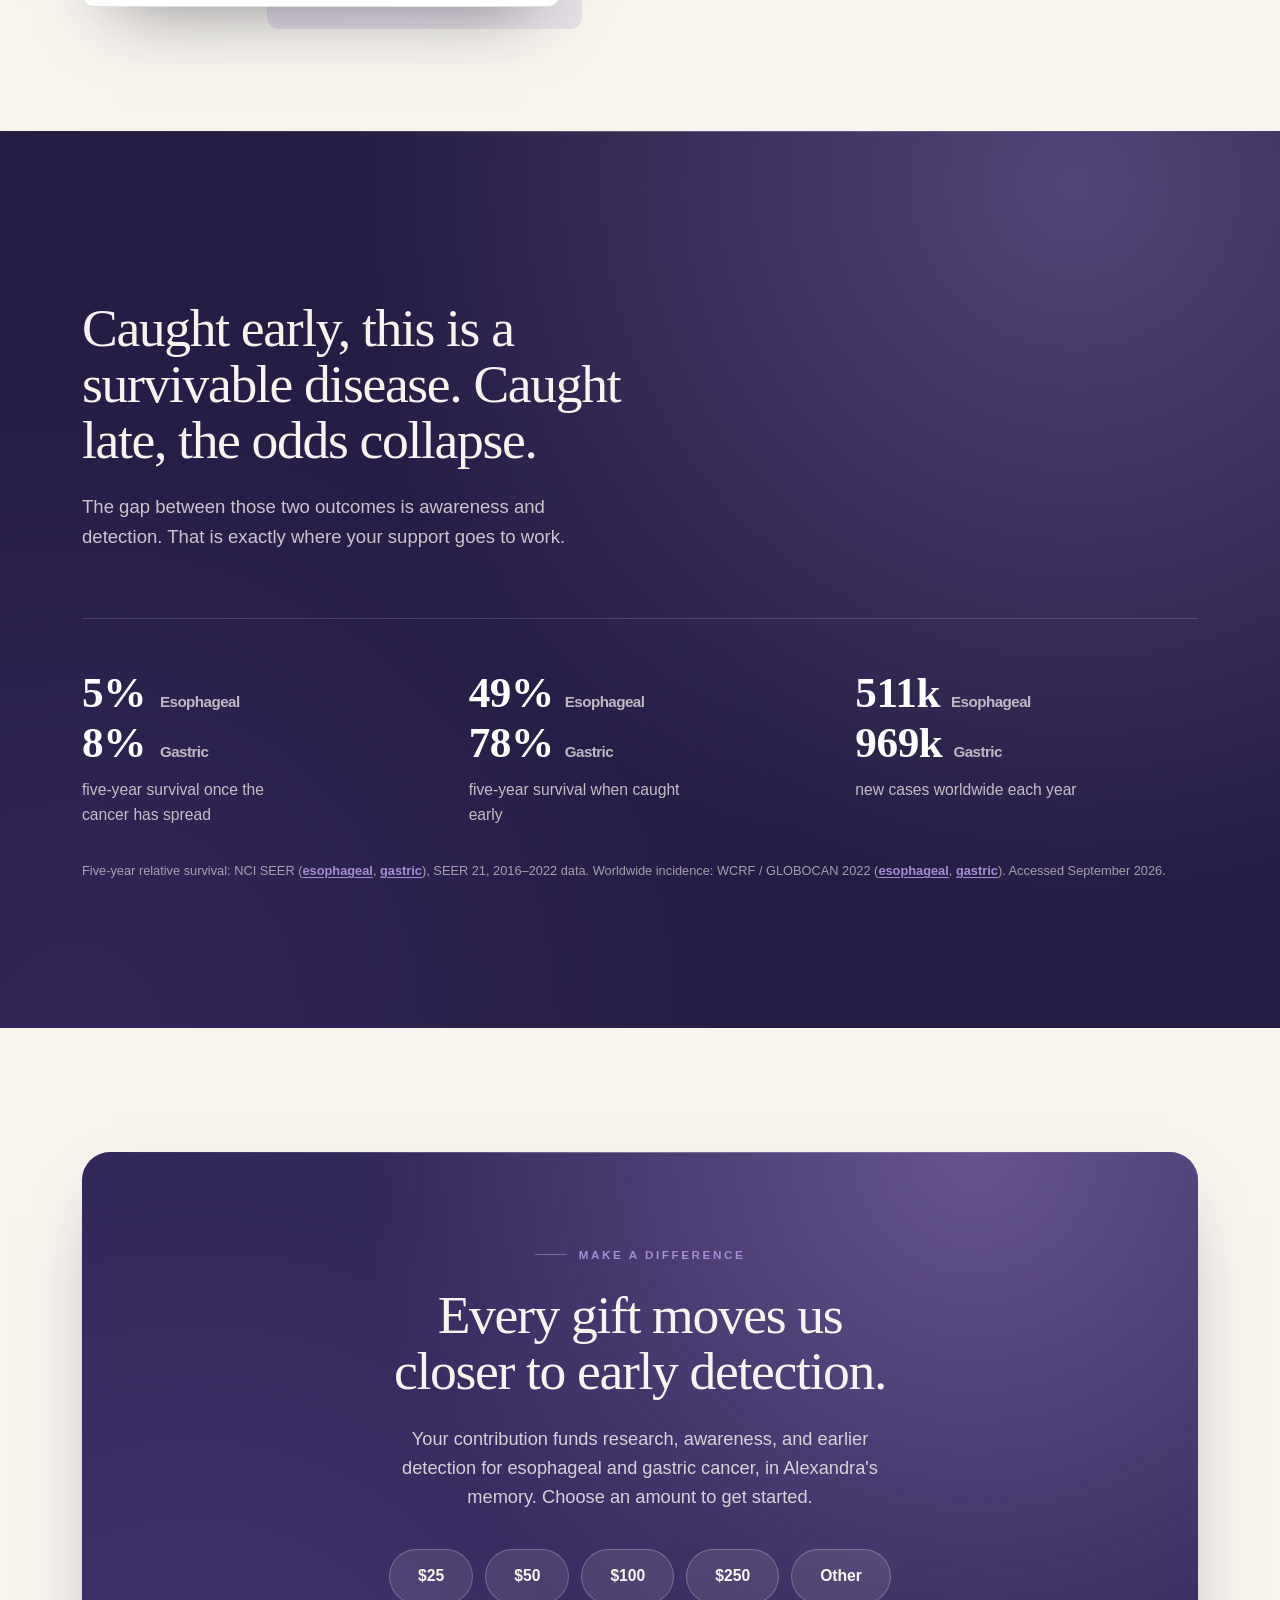
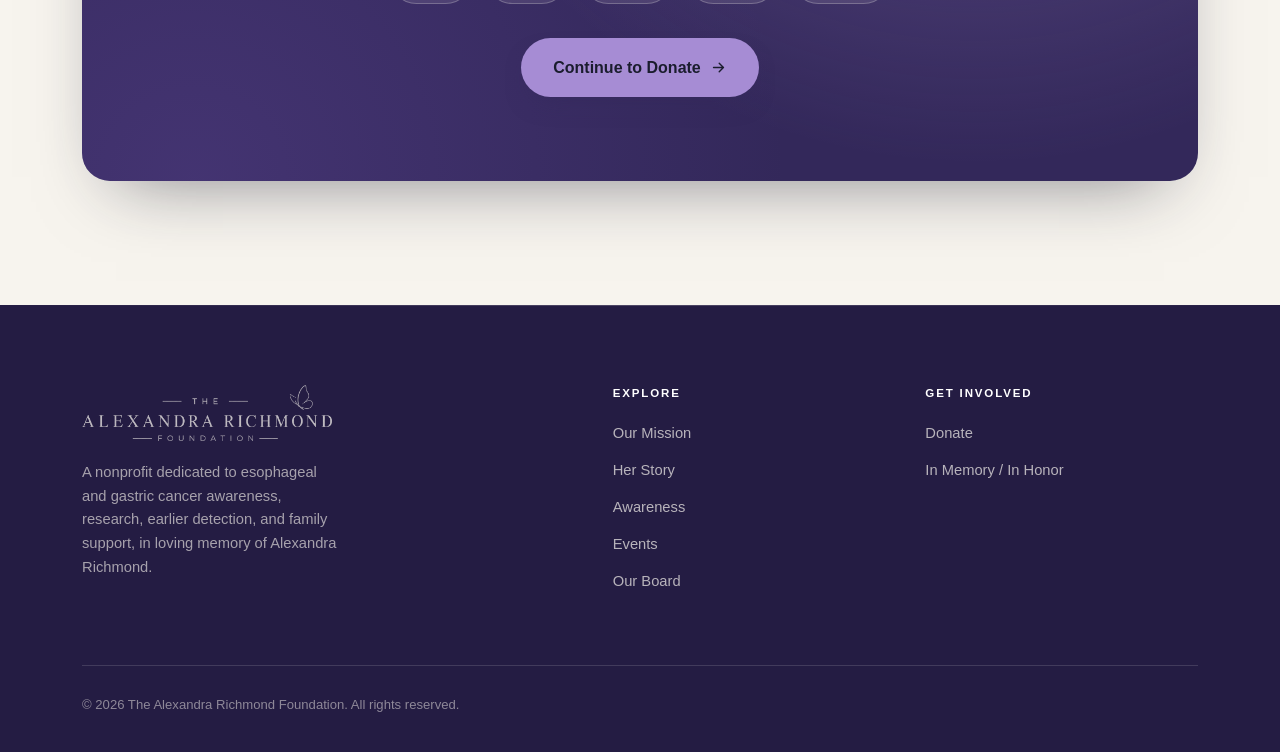
==== commit f10d81e2: "Split worldwide mortality into esophageal and gastric Every disease figure on the site is now shown " ====
--- a/Alexandra Richmond Foundation/index.html
+++ b/Alexandra Richmond Foundation/index.html
@@ -431,10 +431,10 @@
     <div class="stat-strip reveal">
       <div class="stat"><div class="num stat-pair"><span><b>19%</b> Esophageal</span><span><b>32%</b> Gastric</span></div><div class="lbl">caught at an early, treatable stage</div></div>
       <div class="stat"><div class="num">100%</div><div class="lbl">of gifts fund the mission</div></div>
-      <div class="stat"><div class="num">1.1M</div><div class="lbl">deaths worldwide each year</div></div>
+      <div class="stat"><div class="num stat-pair"><span><b>445k</b> Esophageal</span><span><b>660k</b> Gastric</span></div><div class="lbl">deaths worldwide each year</div></div>
       <div class="stat"><div class="num stat-pair"><span><b>22%</b> Esophageal</span><span><b>40%</b> Gastric</span></div><div class="lbl">five-year relative survival rate</div></div>
     </div>
-    <p class="stat-src reveal">Disease statistics: NCI SEER (<a href="https://seer.cancer.gov/statfacts/html/esoph.html" target="_blank" rel="noopener">esophageal</a>, <a href="https://seer.cancer.gov/statfacts/html/stomach.html" target="_blank" rel="noopener">gastric</a>) and WCRF / GLOBOCAN 2022 (<a href="https://www.wcrf.org/preventing-cancer/cancer-statistics/oesophageal-cancer-statistics/" target="_blank" rel="noopener">esophageal</a>, <a href="https://www.wcrf.org/preventing-cancer/cancer-statistics/stomach-cancer-statistics/" target="_blank" rel="noopener">gastric</a>) — SEER 21, 2016–2022 data; accessed September 2026. Worldwide totals combine both cancers. The 100% figure is the Foundation&rsquo;s own commitment.</p>
+    <p class="stat-src reveal">Disease statistics: NCI SEER (<a href="https://seer.cancer.gov/statfacts/html/esoph.html" target="_blank" rel="noopener">esophageal</a>, <a href="https://seer.cancer.gov/statfacts/html/stomach.html" target="_blank" rel="noopener">gastric</a>) and WCRF / GLOBOCAN 2022 (<a href="https://www.wcrf.org/preventing-cancer/cancer-statistics/oesophageal-cancer-statistics/" target="_blank" rel="noopener">esophageal</a>, <a href="https://www.wcrf.org/preventing-cancer/cancer-statistics/stomach-cancer-statistics/" target="_blank" rel="noopener">gastric</a>) — SEER 21, 2016–2022 data; accessed September 2026. The 100% figure is the Foundation&rsquo;s own commitment.</p>
   </div>
 </section>
 
